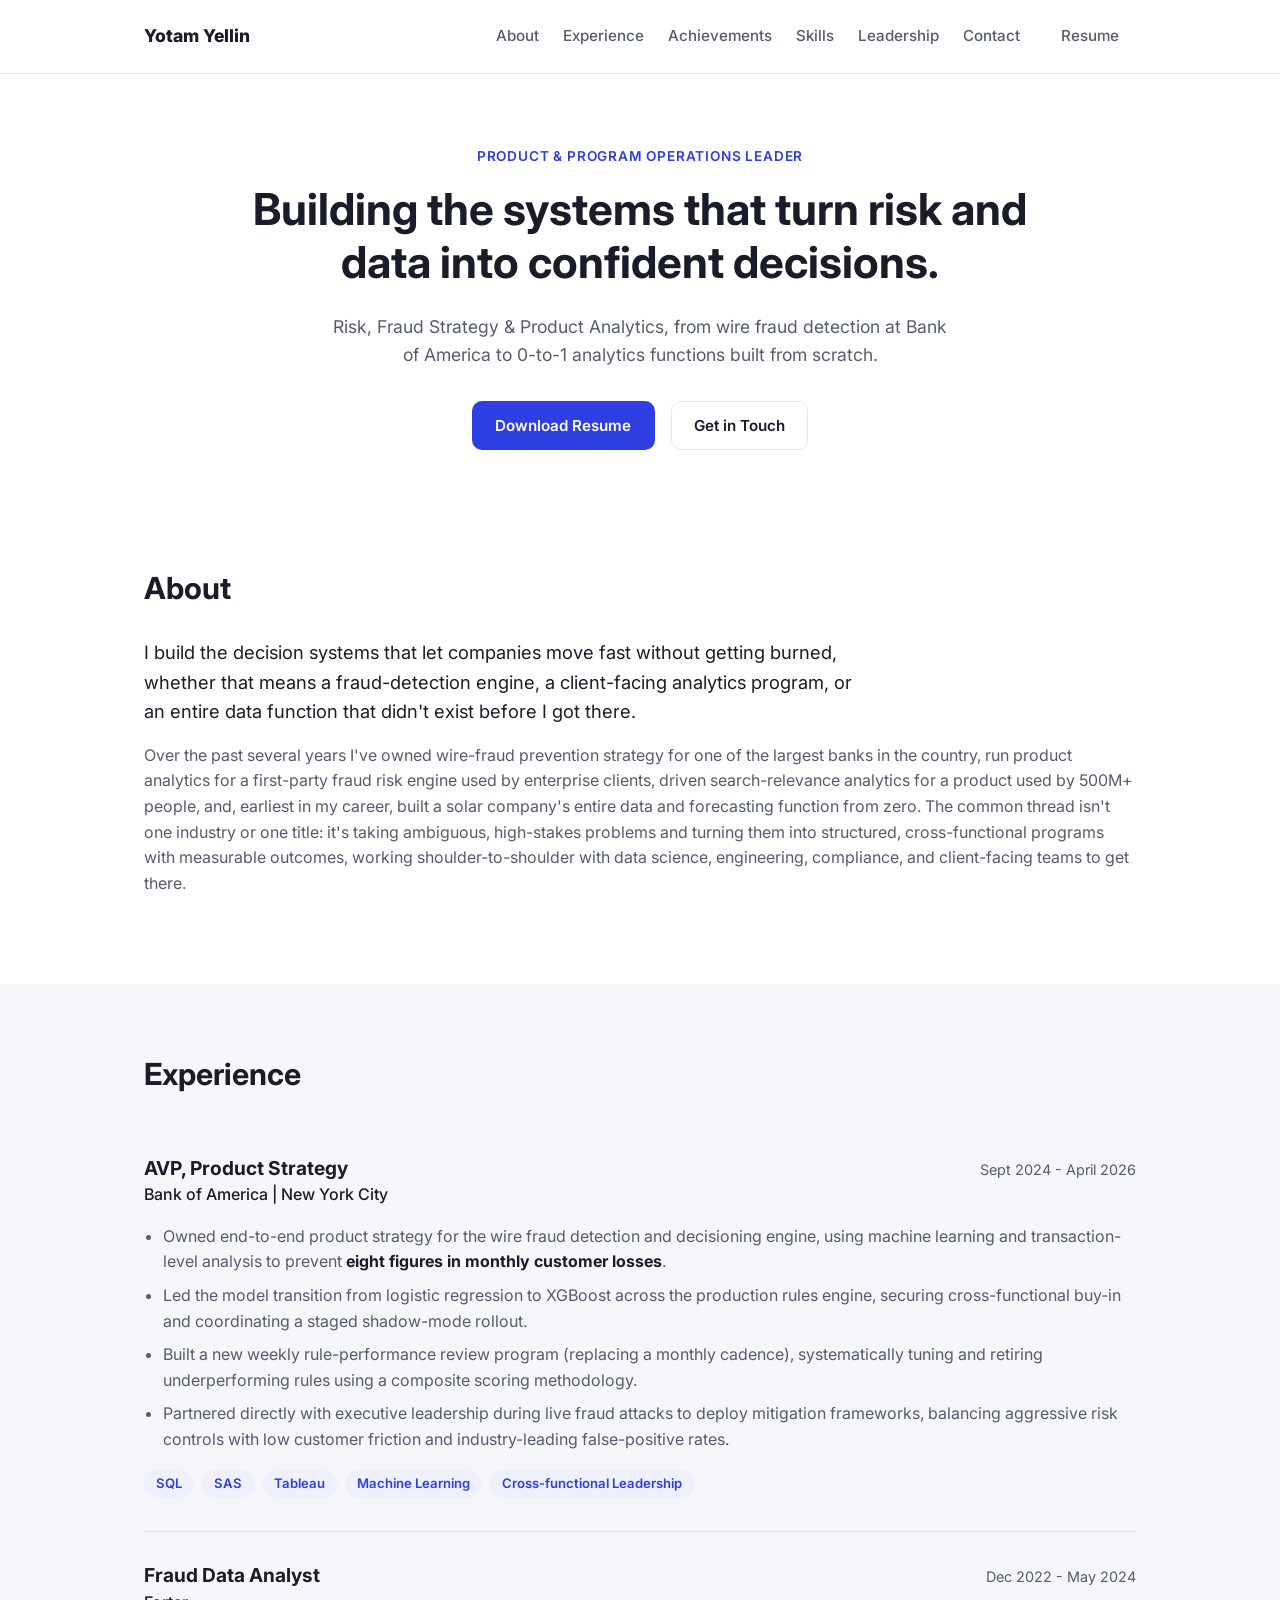
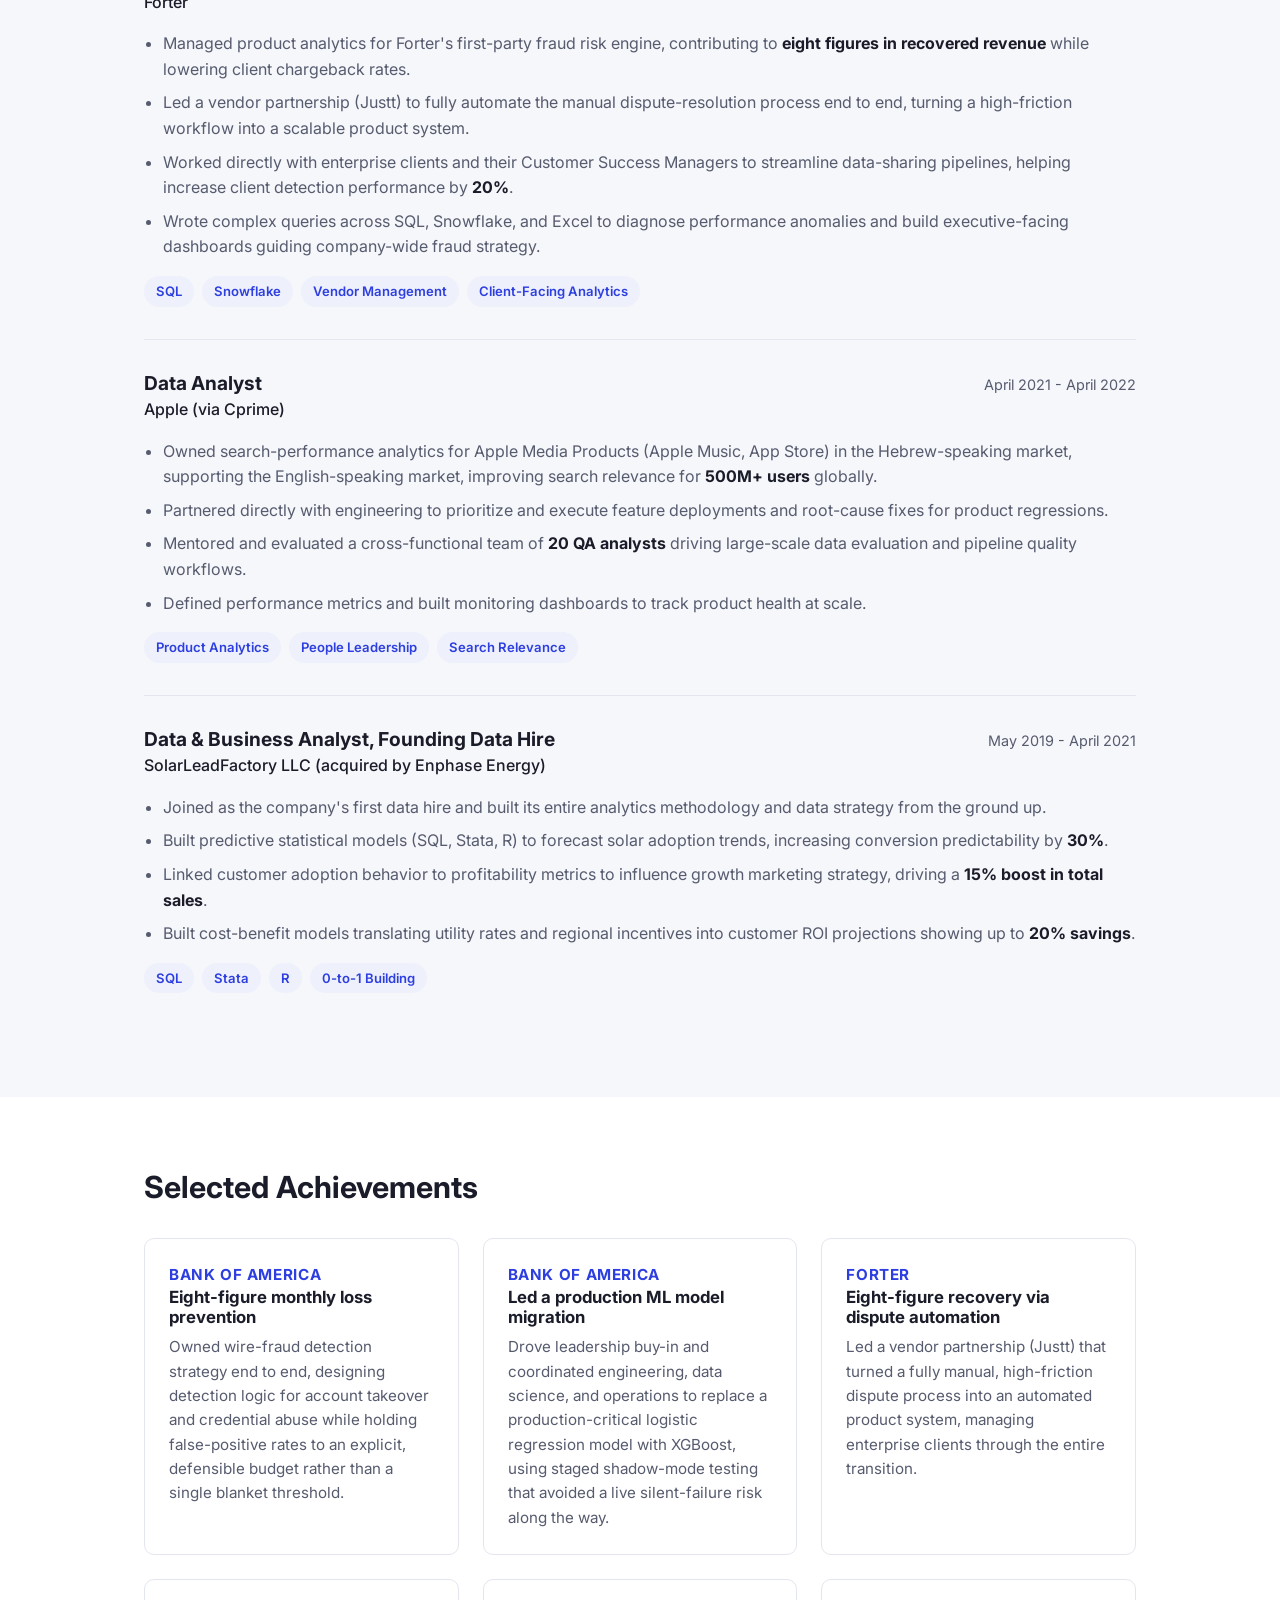
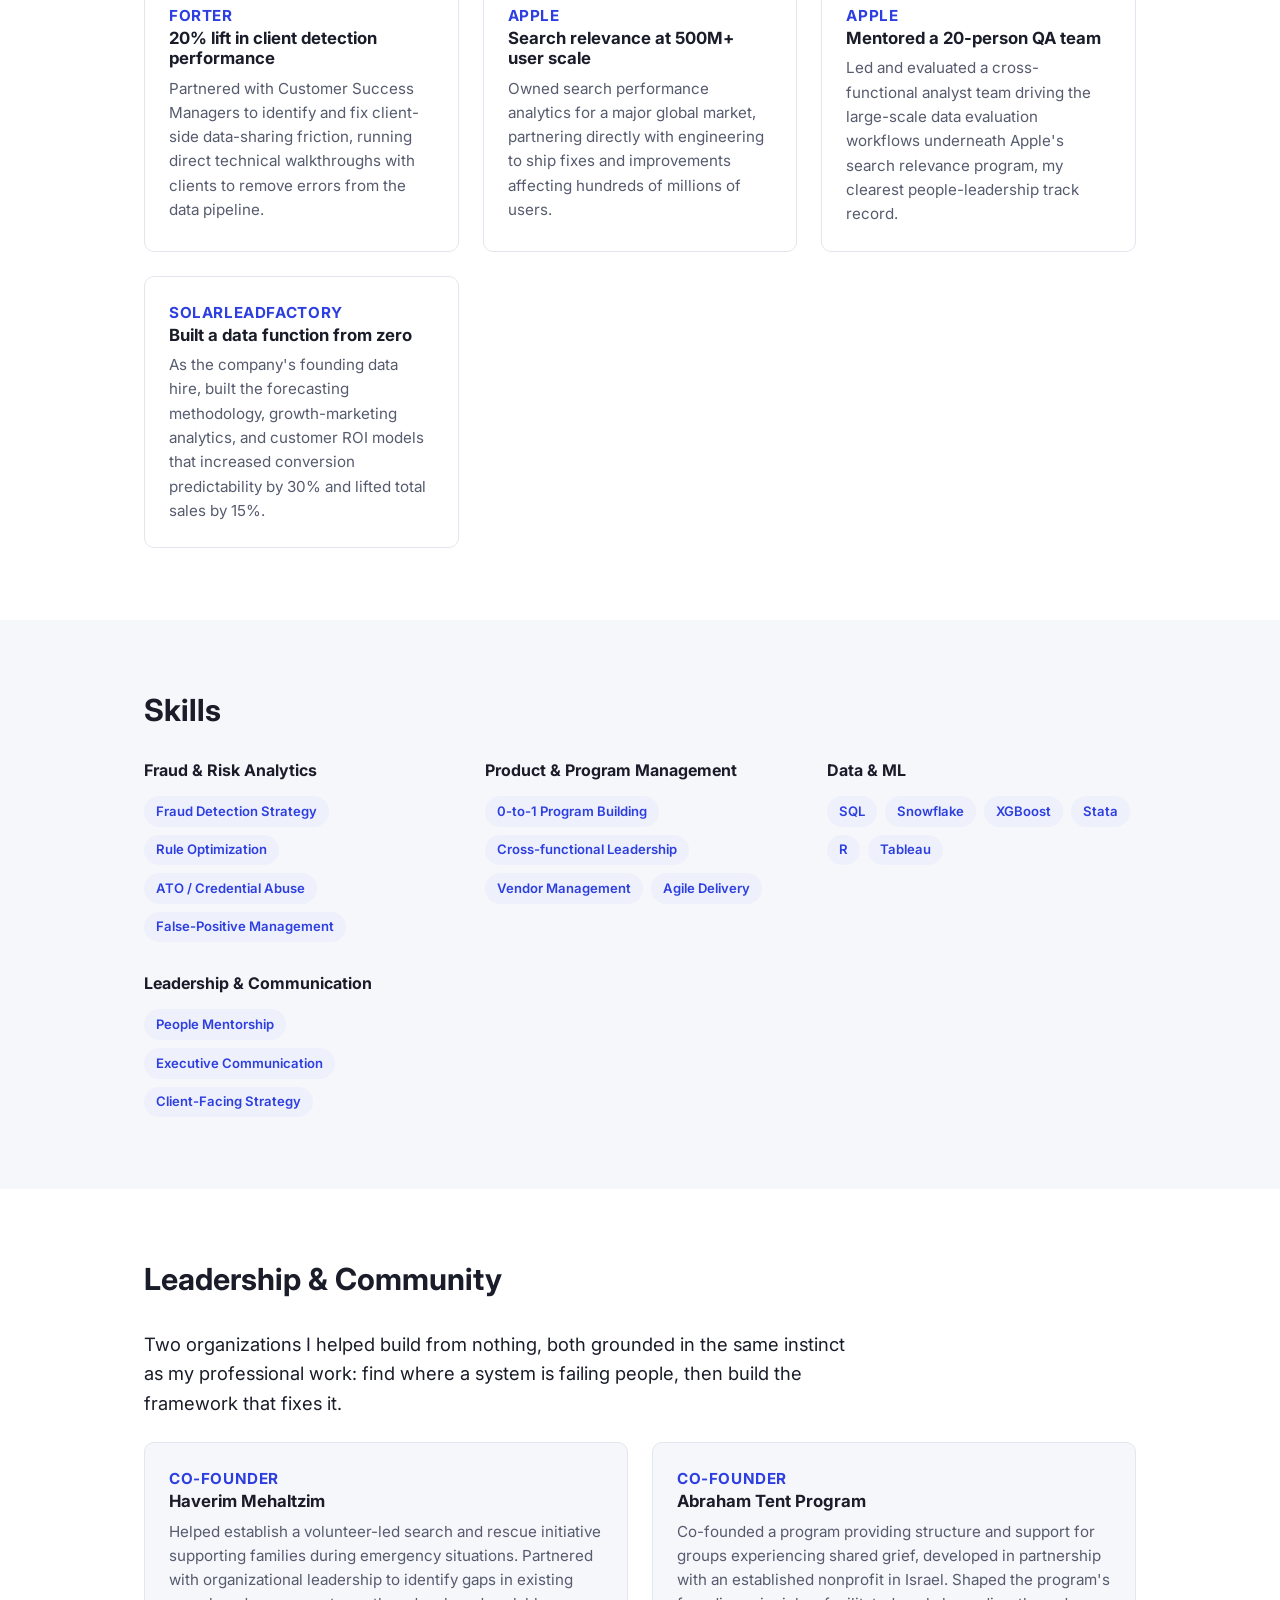
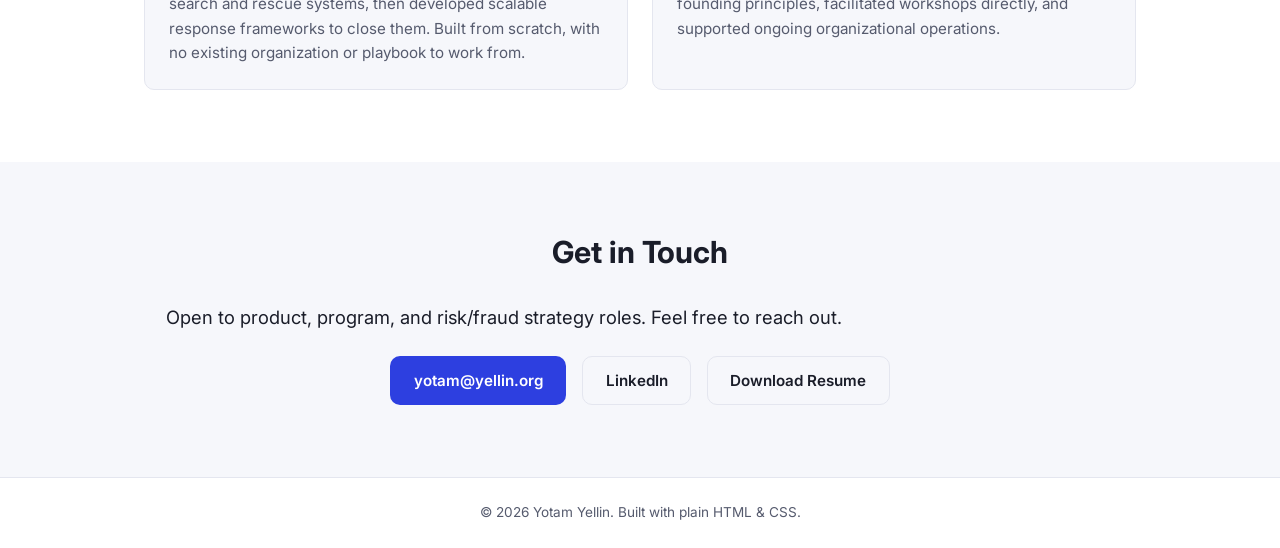
==== index.html @ 32a03825 "Personal portfolio site Static single-page site covering experience, achievements, leadership, skill" ====
<!DOCTYPE html>
<html lang="en">
<head>
<meta charset="UTF-8">
<meta name="viewport" content="width=device-width, initial-scale=1.0">
<title>Yotam Yellin | Product, Program & Risk Strategy</title>
<meta name="description" content="Yotam Yellin, Product & Program Operations Leader with experience across fraud risk, product analytics, and 0-to-1 program building at Bank of America, Forter, Apple, and SolarLeadFactory.">
<link rel="preconnect" href="https://fonts.googleapis.com">
<link rel="preconnect" href="https://fonts.gstatic.com" crossorigin>
<link href="https://fonts.googleapis.com/css2?family=Inter:wght@400;500;600;700;800&display=swap" rel="stylesheet">
<link rel="stylesheet" href="styles.css">
</head>
<body>

<header class="site-header">
  <div class="wrap header-inner">
    <a href="#top" class="logo">Yotam Yellin</a>
    <nav class="site-nav">
      <a href="#about">About</a>
      <a href="#experience">Experience</a>
      <a href="#achievements">Achievements</a>
      <a href="#skills">Skills</a>
      <a href="#leadership">Leadership</a>
      <a href="#contact">Contact</a>
      <a href="assets/resume.pdf" download class="btn btn-nav">Resume</a>
    </nav>
    <button class="nav-toggle" id="navToggle" aria-label="Toggle navigation" aria-expanded="false">
      <span></span><span></span><span></span>
    </button>
  </div>
</header>

<main id="top">

  <section class="hero">
    <div class="wrap">
      <p class="eyebrow">Product &amp; Program Operations Leader</p>
      <h1>Building the systems that turn risk and data into confident decisions.</h1>
      <p class="hero-sub">Risk, Fraud Strategy &amp; Product Analytics, from wire fraud detection at Bank of America to 0-to-1 analytics functions built from scratch.</p>
      <div class="hero-actions">
        <a href="assets/resume.pdf" download class="btn btn-primary">Download Resume</a>
        <a href="#contact" class="btn btn-secondary">Get in Touch</a>
      </div>
    </div>
  </section>

  <section id="about" class="section">
    <div class="wrap">
      <h2 class="section-title">About</h2>
      <p class="lede">
        I build the decision systems that let companies move fast without getting burned, whether that means
        a fraud-detection engine, a client-facing analytics program, or an entire data function that didn't exist before I got there.
      </p>
      <p>
        Over the past several years I've owned wire-fraud prevention strategy for one of the largest banks in the country,
        run product analytics for a first-party fraud risk engine used by enterprise clients, driven search-relevance
        analytics for a product used by 500M+ people, and, earliest in my career, built a solar company's entire data
        and forecasting function from zero. The common thread isn't one industry or one title: it's taking ambiguous,
        high-stakes problems and turning them into structured, cross-functional programs with measurable outcomes,
        working shoulder-to-shoulder with data science, engineering, compliance, and client-facing teams to get there.
      </p>
    </div>
  </section>

  <section id="experience" class="section section-alt">
    <div class="wrap">
      <h2 class="section-title">Experience</h2>

      <div class="exp-card">
        <div class="exp-head">
          <div>
            <h3>AVP, Product Strategy</h3>
            <p class="exp-company">Bank of America | New York City</p>
          </div>
          <p class="exp-dates">Sept 2024 - April 2026</p>
        </div>
        <ul class="exp-bullets">
          <li>Owned end-to-end product strategy for the wire fraud detection and decisioning engine, using machine learning and transaction-level analysis to prevent <strong>eight figures in monthly customer losses</strong>.</li>
          <li>Led the model transition from logistic regression to XGBoost across the production rules engine, securing cross-functional buy-in and coordinating a staged shadow-mode rollout.</li>
          <li>Built a new weekly rule-performance review program (replacing a monthly cadence), systematically tuning and retiring underperforming rules using a composite scoring methodology.</li>
          <li>Partnered directly with executive leadership during live fraud attacks to deploy mitigation frameworks, balancing aggressive risk controls with low customer friction and industry-leading false-positive rates.</li>
        </ul>
        <div class="chips">
          <span class="chip">SQL</span><span class="chip">SAS</span><span class="chip">Tableau</span><span class="chip">Machine Learning</span><span class="chip">Cross-functional Leadership</span>
        </div>
      </div>

      <div class="exp-card">
        <div class="exp-head">
          <div>
            <h3>Fraud Data Analyst</h3>
            <p class="exp-company">Forter</p>
          </div>
          <p class="exp-dates">Dec 2022 - May 2024</p>
        </div>
        <ul class="exp-bullets">
          <li>Managed product analytics for Forter's first-party fraud risk engine, contributing to <strong>eight figures in recovered revenue</strong> while lowering client chargeback rates.</li>
          <li>Led a vendor partnership (Justt) to fully automate the manual dispute-resolution process end to end, turning a high-friction workflow into a scalable product system.</li>
          <li>Worked directly with enterprise clients and their Customer Success Managers to streamline data-sharing pipelines, helping increase client detection performance by <strong>20%</strong>.</li>
          <li>Wrote complex queries across SQL, Snowflake, and Excel to diagnose performance anomalies and build executive-facing dashboards guiding company-wide fraud strategy.</li>
        </ul>
        <div class="chips">
          <span class="chip">SQL</span><span class="chip">Snowflake</span><span class="chip">Vendor Management</span><span class="chip">Client-Facing Analytics</span>
        </div>
      </div>

      <div class="exp-card">
        <div class="exp-head">
          <div>
            <h3>Data Analyst</h3>
            <p class="exp-company">Apple (via Cprime)</p>
          </div>
          <p class="exp-dates">April 2021 - April 2022</p>
        </div>
        <ul class="exp-bullets">
          <li>Owned search-performance analytics for Apple Media Products (Apple Music, App Store) in the Hebrew-speaking market, supporting the English-speaking market, improving search relevance for <strong>500M+ users</strong> globally.</li>
          <li>Partnered directly with engineering to prioritize and execute feature deployments and root-cause fixes for product regressions.</li>
          <li>Mentored and evaluated a cross-functional team of <strong>20 QA analysts</strong> driving large-scale data evaluation and pipeline quality workflows.</li>
          <li>Defined performance metrics and built monitoring dashboards to track product health at scale.</li>
        </ul>
        <div class="chips">
          <span class="chip">Product Analytics</span><span class="chip">People Leadership</span><span class="chip">Search Relevance</span>
        </div>
      </div>

      <div class="exp-card">
        <div class="exp-head">
          <div>
            <h3>Data &amp; Business Analyst, Founding Data Hire</h3>
            <p class="exp-company">SolarLeadFactory LLC (acquired by Enphase Energy)</p>
          </div>
          <p class="exp-dates">May 2019 - April 2021</p>
        </div>
        <ul class="exp-bullets">
          <li>Joined as the company's first data hire and built its entire analytics methodology and data strategy from the ground up.</li>
          <li>Built predictive statistical models (SQL, Stata, R) to forecast solar adoption trends, increasing conversion predictability by <strong>30%</strong>.</li>
          <li>Linked customer adoption behavior to profitability metrics to influence growth marketing strategy, driving a <strong>15% boost in total sales</strong>.</li>
          <li>Built cost-benefit models translating utility rates and regional incentives into customer ROI projections showing up to <strong>20% savings</strong>.</li>
        </ul>
        <div class="chips">
          <span class="chip">SQL</span><span class="chip">Stata</span><span class="chip">R</span><span class="chip">0-to-1 Building</span>
        </div>
      </div>

    </div>
  </section>

  <section id="achievements" class="section">
    <div class="wrap">
      <h2 class="section-title">Selected Achievements</h2>
      <div class="grid achievements-grid">

        <div class="card">
          <p class="card-tag">Bank of America</p>
          <h3>Eight-figure monthly loss prevention</h3>
          <p>Owned wire-fraud detection strategy end to end, designing detection logic for account takeover and credential abuse while holding false-positive rates to an explicit, defensible budget rather than a single blanket threshold.</p>
        </div>

        <div class="card">
          <p class="card-tag">Bank of America</p>
          <h3>Led a production ML model migration</h3>
          <p>Drove leadership buy-in and coordinated engineering, data science, and operations to replace a production-critical logistic regression model with XGBoost, using staged shadow-mode testing that avoided a live silent-failure risk along the way.</p>
        </div>

        <div class="card">
          <p class="card-tag">Forter</p>
          <h3>Eight-figure recovery via dispute automation</h3>
          <p>Led a vendor partnership (Justt) that turned a fully manual, high-friction dispute process into an automated product system, managing enterprise clients through the entire transition.</p>
        </div>

        <div class="card">
          <p class="card-tag">Forter</p>
          <h3>20% lift in client detection performance</h3>
          <p>Partnered with Customer Success Managers to identify and fix client-side data-sharing friction, running direct technical walkthroughs with clients to remove errors from the data pipeline.</p>
        </div>

        <div class="card">
          <p class="card-tag">Apple</p>
          <h3>Search relevance at 500M+ user scale</h3>
          <p>Owned search performance analytics for a major global market, partnering directly with engineering to ship fixes and improvements affecting hundreds of millions of users.</p>
        </div>

        <div class="card">
          <p class="card-tag">Apple</p>
          <h3>Mentored a 20-person QA team</h3>
          <p>Led and evaluated a cross-functional analyst team driving the large-scale data evaluation workflows underneath Apple's search relevance program, my clearest people-leadership track record.</p>
        </div>

        <div class="card">
          <p class="card-tag">SolarLeadFactory</p>
          <h3>Built a data function from zero</h3>
          <p>As the company's founding data hire, built the forecasting methodology, growth-marketing analytics, and customer ROI models that increased conversion predictability by 30% and lifted total sales by 15%.</p>
        </div>

      </div>
    </div>
  </section>

  <section id="skills" class="section section-alt">
    <div class="wrap">
      <h2 class="section-title">Skills</h2>
      <div class="skills-grid">
        <div class="skill-group">
          <h3>Fraud &amp; Risk Analytics</h3>
          <div class="chips">
            <span class="chip">Fraud Detection Strategy</span><span class="chip">Rule Optimization</span><span class="chip">ATO / Credential Abuse</span><span class="chip">False-Positive Management</span>
          </div>
        </div>
        <div class="skill-group">
          <h3>Product &amp; Program Management</h3>
          <div class="chips">
            <span class="chip">0-to-1 Program Building</span><span class="chip">Cross-functional Leadership</span><span class="chip">Vendor Management</span><span class="chip">Agile Delivery</span>
          </div>
        </div>
        <div class="skill-group">
          <h3>Data &amp; ML</h3>
          <div class="chips">
            <span class="chip">SQL</span><span class="chip">Snowflake</span><span class="chip">XGBoost</span><span class="chip">Stata</span><span class="chip">R</span><span class="chip">Tableau</span>
          </div>
        </div>
        <div class="skill-group">
          <h3>Leadership &amp; Communication</h3>
          <div class="chips">
            <span class="chip">People Mentorship</span><span class="chip">Executive Communication</span><span class="chip">Client-Facing Strategy</span>
          </div>
        </div>
      </div>
    </div>
  </section>

  <section id="leadership" class="section">
    <div class="wrap">
      <h2 class="section-title">Leadership &amp; Community</h2>
      <p class="lede">Two organizations I helped build from nothing, both grounded in the same instinct as my professional work: find where a system is failing people, then build the framework that fixes it.</p>
      <div class="grid leadership-grid">

        <div class="card">
          <p class="card-tag">Co-founder</p>
          <h3>Haverim Mehaltzim</h3>
          <p>Helped establish a volunteer-led search and rescue initiative supporting families during emergency situations. Partnered with organizational leadership to identify gaps in existing search and rescue systems, then developed scalable response frameworks to close them. Built from scratch, with no existing organization or playbook to work from.</p>
        </div>

        <div class="card">
          <p class="card-tag">Co-founder</p>
          <h3>Abraham Tent Program</h3>
          <p>Co-founded a program providing structure and support for groups experiencing shared grief, developed in partnership with an established nonprofit in Israel. Shaped the program's founding principles, facilitated workshops directly, and supported ongoing organizational operations.</p>
        </div>

      </div>
    </div>
  </section>

  <section id="contact" class="section section-alt contact-section">
    <div class="wrap">
      <h2 class="section-title">Get in Touch</h2>
      <p class="lede">Open to product, program, and risk/fraud strategy roles. Feel free to reach out.</p>
      <div class="contact-links">
        <a href="mailto:yotam@yellin.org" class="btn btn-primary">yotam@yellin.org</a>
        <a href="https://www.linkedin.com/in/yotam-yellin/" target="_blank" rel="noopener" class="btn btn-secondary">LinkedIn</a>
        <a href="assets/resume.pdf" download class="btn btn-secondary">Download Resume</a>
      </div>
    </div>
  </section>

</main>

<footer class="site-footer">
  <div class="wrap">
    <p>&copy; 2026 Yotam Yellin. Built with plain HTML &amp; CSS.</p>
  </div>
</footer>

<script src="script.js"></script>
</body>
</html>
---- styles.css ----
:root {
  --color-bg: #ffffff;
  --color-bg-alt: #f6f7fb;
  --color-text: #1a1d29;
  --color-text-muted: #565b6e;
  --color-border: #e4e6ef;
  --color-primary: #2d3fe0;
  --color-primary-dark: #1f2ba8;
  --color-chip-bg: #eef0fb;
  --color-chip-text: #2d3fe0;
  --font-sans: 'Inter', system-ui, -apple-system, 'Segoe UI', sans-serif;
  --space-1: 0.5rem;
  --space-2: 1rem;
  --space-3: 1.5rem;
  --space-4: 2rem;
  --space-5: 3rem;
  --space-6: 4.5rem;
  --radius: 10px;
  --max-width: 1040px;
}

@media (prefers-color-scheme: dark) {
  :root:not([data-theme="light"]) {
    --color-bg: #12141c;
    --color-bg-alt: #191c27;
    --color-text: #eef0f7;
    --color-text-muted: #a7acc2;
    --color-border: #2a2e3d;
    --color-primary: #7c8bff;
    --color-primary-dark: #a4affe;
    --color-chip-bg: #232742;
    --color-chip-text: #b6bfff;
  }
}

:root[data-theme="dark"] {
  --color-bg: #12141c;
  --color-bg-alt: #191c27;
  --color-text: #eef0f7;
  --color-text-muted: #a7acc2;
  --color-border: #2a2e3d;
  --color-primary: #7c8bff;
  --color-primary-dark: #a4affe;
  --color-chip-bg: #232742;
  --color-chip-text: #b6bfff;
}

* { box-sizing: border-box; }

html { scroll-behavior: smooth; }

body {
  margin: 0;
  background: var(--color-bg);
  color: var(--color-text);
  font-family: var(--font-sans);
  line-height: 1.6;
  -webkit-font-smoothing: antialiased;
}

img { max-width: 100%; }

.wrap {
  max-width: var(--max-width);
  margin: 0 auto;
  padding: 0 var(--space-3);
}

h1, h2, h3 { line-height: 1.2; font-weight: 700; margin: 0 0 var(--space-2); }
p { margin: 0 0 var(--space-2); color: var(--color-text-muted); }

a { color: var(--color-primary); text-decoration: none; }
a:hover { text-decoration: underline; }

/* Header */
.site-header {
  position: sticky;
  top: 0;
  z-index: 50;
  background: color-mix(in srgb, var(--color-bg) 88%, transparent);
  backdrop-filter: blur(8px);
  border-bottom: 1px solid var(--color-border);
}

.header-inner {
  display: flex;
  align-items: center;
  justify-content: space-between;
  padding-top: var(--space-2);
  padding-bottom: var(--space-2);
}

.logo {
  font-weight: 800;
  font-size: 1.1rem;
  color: var(--color-text);
}
.logo:hover { text-decoration: none; }

.site-nav {
  display: flex;
  align-items: center;
  gap: var(--space-3);
}

.site-nav a {
  color: var(--color-text-muted);
  font-weight: 500;
  font-size: 0.95rem;
}

.site-nav a:hover { color: var(--color-text); text-decoration: none; }

.nav-toggle {
  display: none;
  flex-direction: column;
  gap: 4px;
  background: none;
  border: none;
  cursor: pointer;
  padding: var(--space-1);
}
.nav-toggle span {
  width: 22px;
  height: 2px;
  background: var(--color-text);
  display: block;
}

/* Hero */
.hero {
  padding: var(--space-6) 0 var(--space-5);
  text-align: center;
}

.eyebrow {
  color: var(--color-primary);
  font-weight: 600;
  text-transform: uppercase;
  letter-spacing: 0.06em;
  font-size: 0.85rem;
}

.hero h1 {
  font-size: clamp(1.8rem, 4vw, 2.75rem);
  max-width: 780px;
  margin: var(--space-2) auto var(--space-3);
}

.hero-sub {
  max-width: 620px;
  margin: 0 auto var(--space-4);
  font-size: 1.1rem;
}

.hero-actions {
  display: flex;
  gap: var(--space-2);
  justify-content: center;
  flex-wrap: wrap;
}

/* Buttons */
.btn {
  display: inline-block;
  padding: 0.7rem 1.4rem;
  border-radius: var(--radius);
  font-weight: 600;
  font-size: 0.95rem;
  border: 1px solid transparent;
}
.btn:hover { text-decoration: none; }

.btn-primary {
  background: var(--color-primary);
  color: #fff;
}
.btn-primary:hover { background: var(--color-primary-dark); }

.btn-secondary {
  background: transparent;
  color: var(--color-text);
  border-color: var(--color-border);
}
.btn-secondary:hover { border-color: var(--color-primary); color: var(--color-primary); }

.btn-nav {
  padding: 0.45rem 1rem;
  font-size: 0.9rem;
}

/* Sections */
.section {
  padding: var(--space-6) 0;
}

.section-alt {
  background: var(--color-bg-alt);
}

.section-title {
  font-size: clamp(1.4rem, 3vw, 1.9rem);
  margin-bottom: var(--space-4);
}

.lede {
  font-size: 1.15rem;
  color: var(--color-text);
  max-width: 720px;
}

/* Experience cards */
.exp-card {
  padding: var(--space-4) 0;
  border-bottom: 1px solid var(--color-border);
}
.exp-card:last-child { border-bottom: none; }

.exp-head {
  display: flex;
  justify-content: space-between;
  align-items: baseline;
  flex-wrap: wrap;
  gap: var(--space-1);
  margin-bottom: var(--space-2);
}

.exp-head h3 { margin-bottom: 0.15rem; font-size: 1.2rem; }
.exp-company { margin: 0; font-weight: 500; color: var(--color-text); }
.exp-dates { margin: 0; color: var(--color-text-muted); font-size: 0.9rem; white-space: nowrap; }

.exp-bullets {
  margin: 0 0 var(--space-2);
  padding-left: 1.2rem;
}
.exp-bullets li { margin-bottom: 0.5rem; color: var(--color-text-muted); }
.exp-bullets strong { color: var(--color-text); }

/* Chips */
.chips {
  display: flex;
  flex-wrap: wrap;
  gap: 0.5rem;
}

.chip {
  background: var(--color-chip-bg);
  color: var(--color-chip-text);
  padding: 0.3rem 0.75rem;
  border-radius: 999px;
  font-size: 0.82rem;
  font-weight: 600;
}

/* Achievements grid */
.grid {
  display: grid;
  gap: var(--space-3);
}

.achievements-grid {
  grid-template-columns: repeat(auto-fit, minmax(260px, 1fr));
}

.leadership-grid {
  grid-template-columns: repeat(auto-fit, minmax(320px, 1fr));
  margin-top: var(--space-3);
}

.leadership-grid .card { background: var(--color-bg-alt); }

.card {
  background: var(--color-bg);
  border: 1px solid var(--color-border);
  border-radius: var(--radius);
  padding: var(--space-3);
}

.section-alt .card { background: var(--color-bg); }

.card-tag {
  color: var(--color-primary);
  font-weight: 700;
  font-size: 0.8rem;
  text-transform: uppercase;
  letter-spacing: 0.04em;
  margin-bottom: 0.4rem;
}

.card h3 { font-size: 1.05rem; margin-bottom: 0.5rem; }
.card p { margin-bottom: 0; font-size: 0.95rem; }

/* Skills */
.skills-grid {
  display: grid;
  grid-template-columns: repeat(auto-fit, minmax(240px, 1fr));
  gap: var(--space-4);
}

.skill-group h3 {
  font-size: 1rem;
  margin-bottom: var(--space-2);
}

/* Contact */
.contact-section { text-align: center; }
.contact-links {
  display: flex;
  gap: var(--space-2);
  justify-content: center;
  flex-wrap: wrap;
  margin-top: var(--space-3);
}

/* Footer */
.site-footer {
  border-top: 1px solid var(--color-border);
  padding: var(--space-3) 0;
  text-align: center;
}
.site-footer p { margin: 0; font-size: 0.85rem; }

/* Responsive nav */
@media (max-width: 720px) {
  .nav-toggle { display: flex; }
  .site-nav {
    position: absolute;
    top: 100%;
    left: 0;
    right: 0;
    background: var(--color-bg);
    border-bottom: 1px solid var(--color-border);
    flex-direction: column;
    align-items: flex-start;
    padding: var(--space-2) var(--space-3);
    gap: var(--space-2);
    display: none;
  }
  .site-nav.open { display: flex; }

  .exp-head { flex-direction: column; }
}
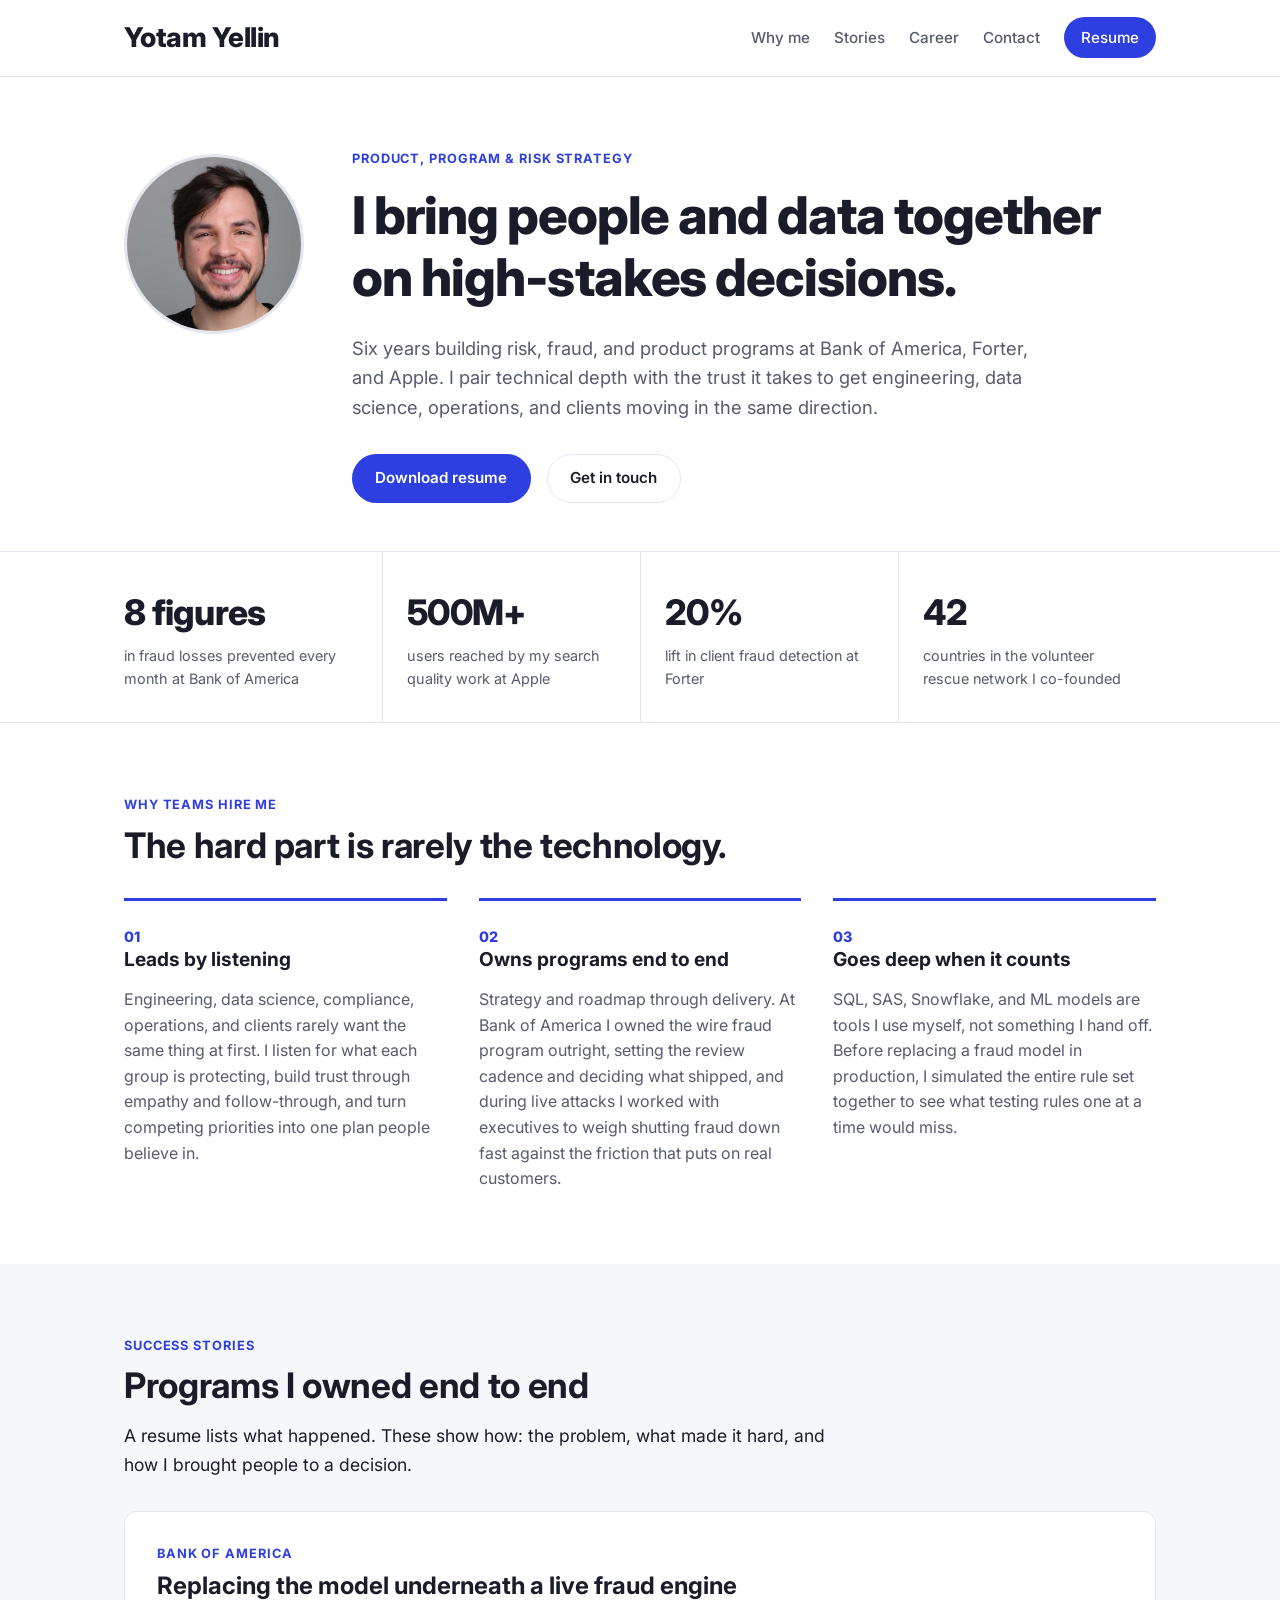
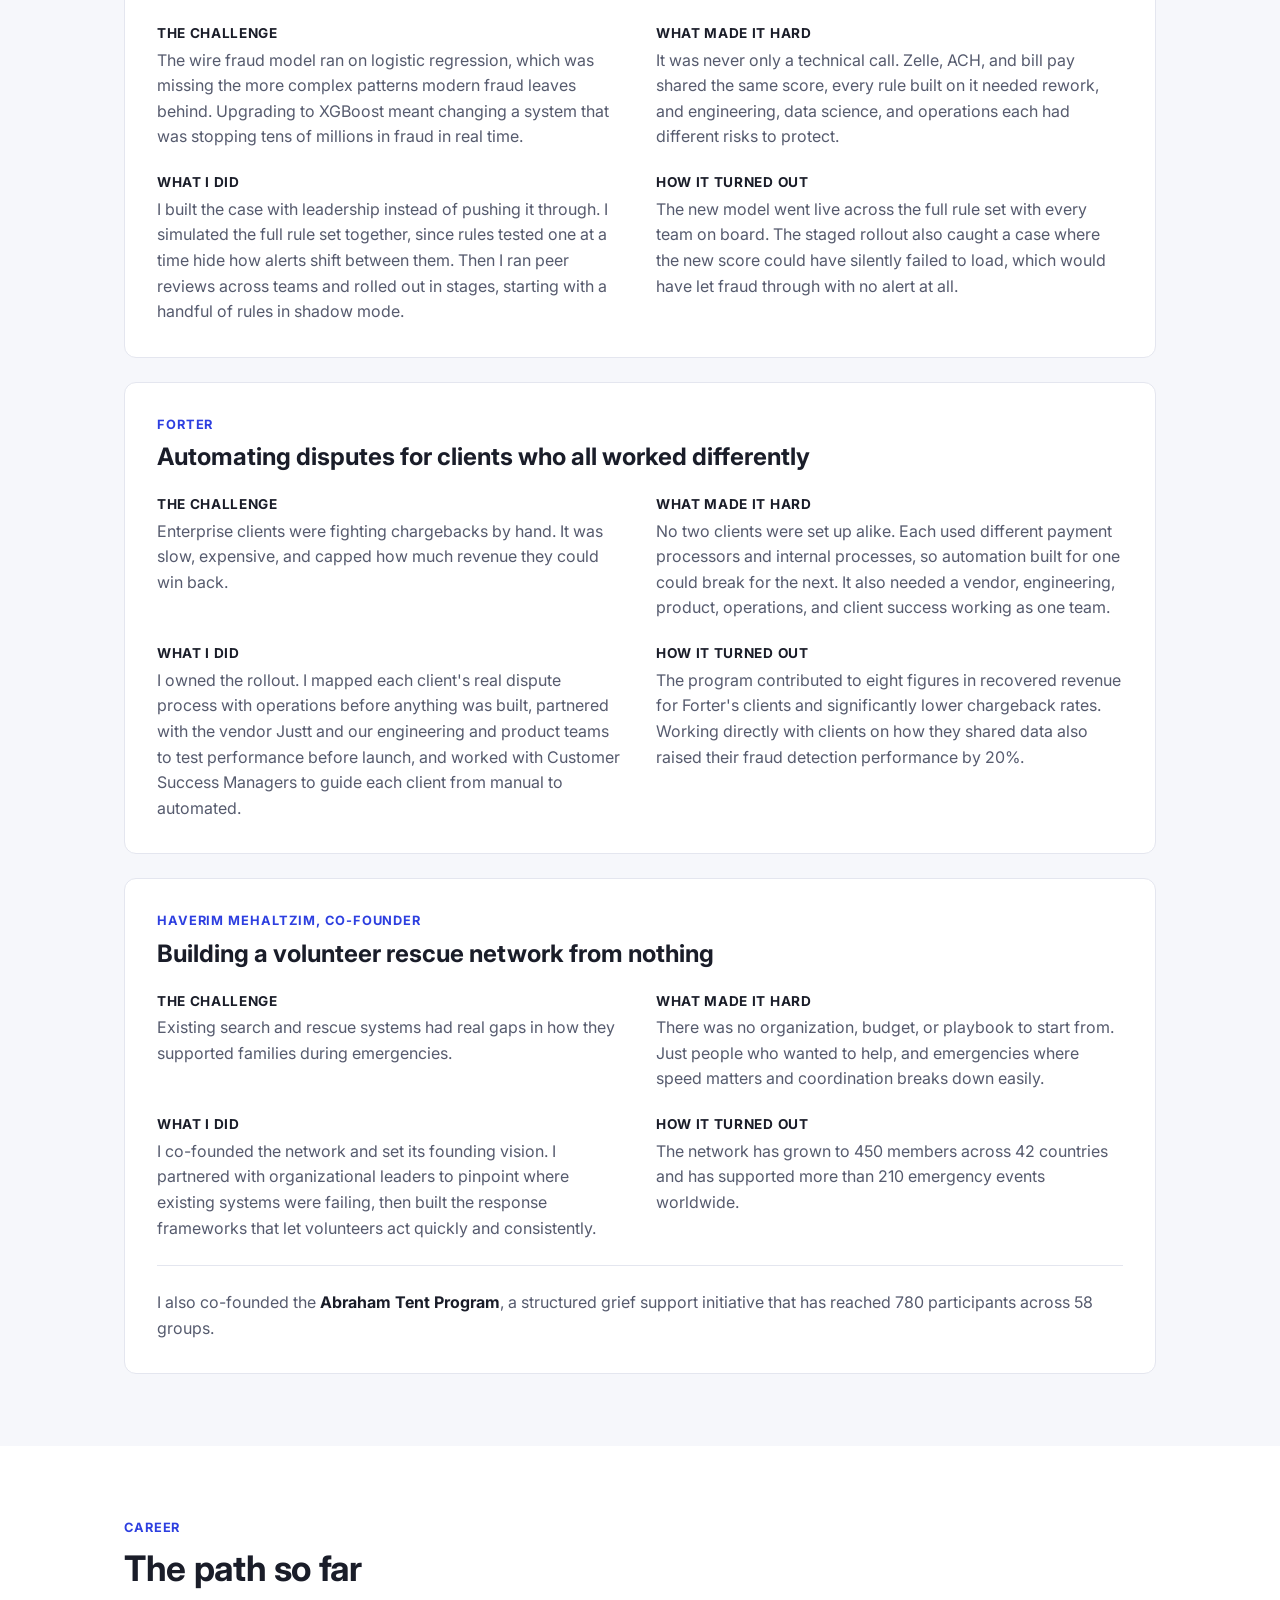
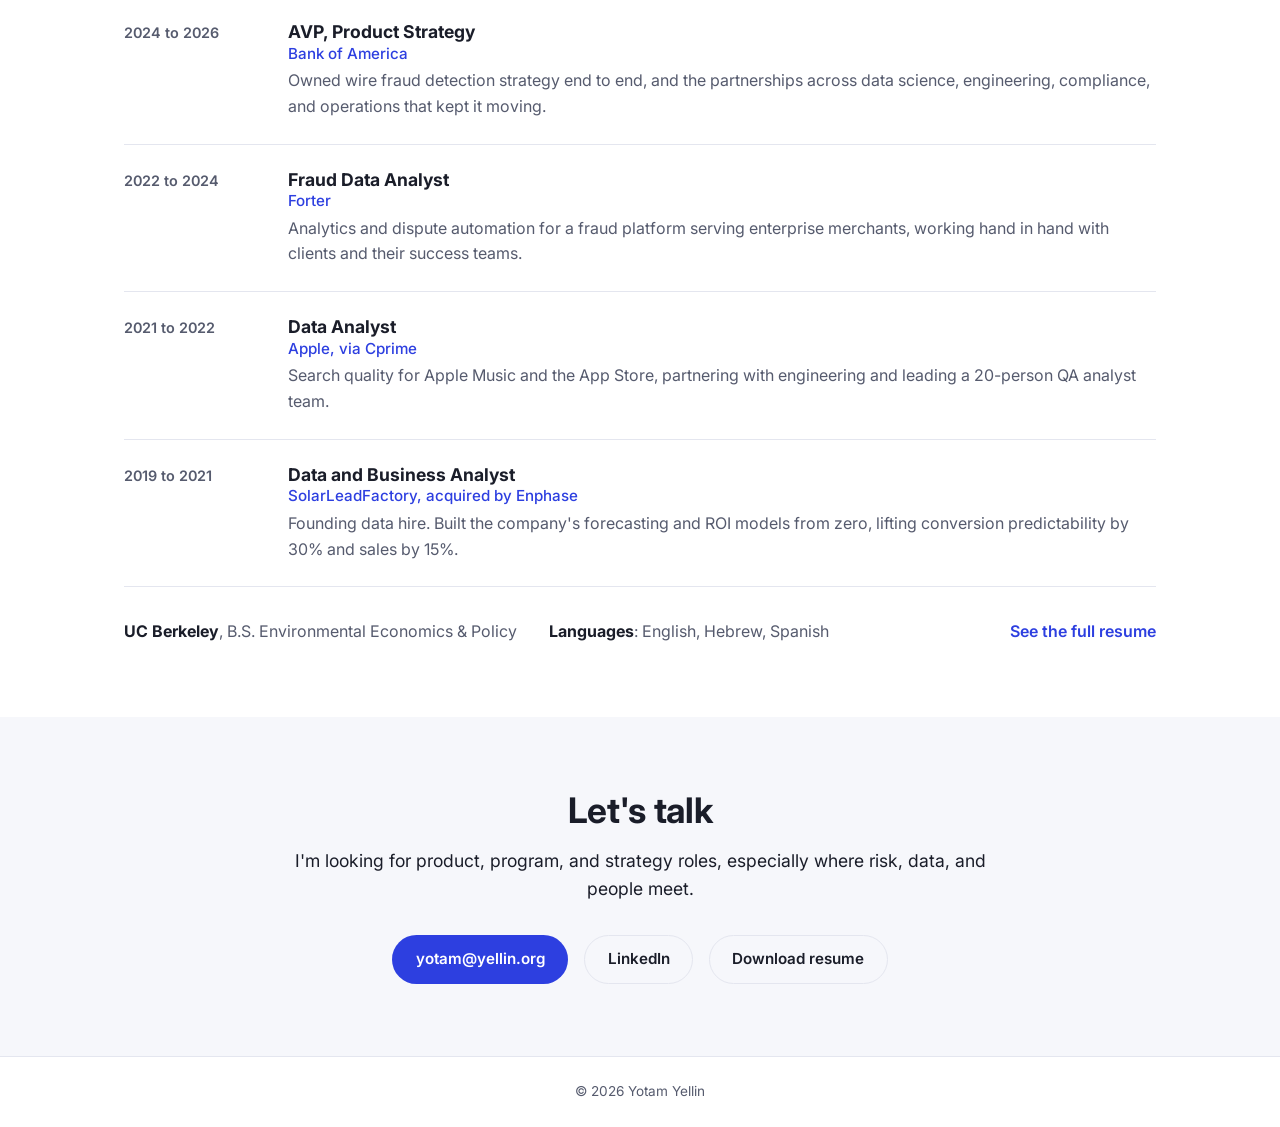
==== commit 865db97d: "Redesign the site around stories, leadership and program ownership Rebuilds the page as a hero with " ====
--- a/index.html
+++ b/index.html
@@ -4,7 +4,9 @@
 <meta charset="UTF-8">
 <meta name="viewport" content="width=device-width, initial-scale=1.0">
 <title>Yotam Yellin | Product, Program & Risk Strategy</title>
-<meta name="description" content="Yotam Yellin, Product & Program Operations Leader with experience across fraud risk, product analytics, and 0-to-1 program building at Bank of America, Forter, Apple, and SolarLeadFactory.">
+<meta name="description" content="Yotam Yellin brings together the people, data, and teams that high-stakes decisions depend on. Product, program, and risk strategy experience at Bank of America, Forter, and Apple.">
+<link rel="icon" type="image/svg+xml" href="assets/favicon.svg">
+<link rel="apple-touch-icon" href="assets/apple-touch-icon.png">
 <link rel="preconnect" href="https://fonts.googleapis.com">
 <link rel="preconnect" href="https://fonts.gstatic.com" crossorigin>
 <link href="https://fonts.googleapis.com/css2?family=Inter:wght@400;500;600;700;800&display=swap" rel="stylesheet">
@@ -16,11 +18,9 @@
   <div class="wrap header-inner">
     <a href="#top" class="logo">Yotam Yellin</a>
     <nav class="site-nav">
-      <a href="#about">About</a>
-      <a href="#experience">Experience</a>
-      <a href="#achievements">Achievements</a>
-      <a href="#skills">Skills</a>
-      <a href="#leadership">Leadership</a>
+      <a href="#why">Why me</a>
+      <a href="#stories">Stories</a>
+      <a href="#path">Career</a>
       <a href="#contact">Contact</a>
       <a href="assets/resume.pdf" download class="btn btn-nav">Resume</a>
     </nav>
@@ -33,231 +33,199 @@
 <main id="top">
 
   <section class="hero">
-    <div class="wrap">
-      <p class="eyebrow">Product &amp; Program Operations Leader</p>
-      <h1>Building the systems that turn risk and data into confident decisions.</h1>
-      <p class="hero-sub">Risk, Fraud Strategy &amp; Product Analytics, from wire fraud detection at Bank of America to 0-to-1 analytics functions built from scratch.</p>
+    <div class="wrap hero-inner">
+      <img class="hero-photo" src="assets/yotam.jpg" alt="Yotam Yellin" width="180" height="180">
+      <div class="hero-copy">
+      <p class="eyebrow">Product, Program &amp; Risk Strategy</p>
+      <h1>I bring people and data together on high-stakes decisions.</h1>
+      <p class="hero-sub">Six years building risk, fraud, and product programs at Bank of America, Forter, and Apple. I pair technical depth with the trust it takes to get engineering, data science, operations, and clients moving in the same direction.</p>
       <div class="hero-actions">
-        <a href="assets/resume.pdf" download class="btn btn-primary">Download Resume</a>
-        <a href="#contact" class="btn btn-secondary">Get in Touch</a>
-      </div>
-    </div>
-  </section>
-
-  <section id="about" class="section">
-    <div class="wrap">
-      <h2 class="section-title">About</h2>
-      <p class="lede">
-        I build the decision systems that let companies move fast without getting burned, whether that means
-        a fraud-detection engine, a client-facing analytics program, or an entire data function that didn't exist before I got there.
-      </p>
-      <p>
-        Over the past several years I've owned wire-fraud prevention strategy for one of the largest banks in the country,
-        run product analytics for a first-party fraud risk engine used by enterprise clients, driven search-relevance
-        analytics for a product used by 500M+ people, and, earliest in my career, built a solar company's entire data
-        and forecasting function from zero. The common thread isn't one industry or one title: it's taking ambiguous,
-        high-stakes problems and turning them into structured, cross-functional programs with measurable outcomes,
-        working shoulder-to-shoulder with data science, engineering, compliance, and client-facing teams to get there.
-      </p>
-    </div>
-  </section>
-
-  <section id="experience" class="section section-alt">
-    <div class="wrap">
-      <h2 class="section-title">Experience</h2>
-
-      <div class="exp-card">
-        <div class="exp-head">
-          <div>
-            <h3>AVP, Product Strategy</h3>
-            <p class="exp-company">Bank of America | New York City</p>
-          </div>
-          <p class="exp-dates">Sept 2024 - April 2026</p>
-        </div>
-        <ul class="exp-bullets">
-          <li>Owned end-to-end product strategy for the wire fraud detection and decisioning engine, using machine learning and transaction-level analysis to prevent <strong>eight figures in monthly customer losses</strong>.</li>
-          <li>Led the model transition from logistic regression to XGBoost across the production rules engine, securing cross-functional buy-in and coordinating a staged shadow-mode rollout.</li>
-          <li>Built a new weekly rule-performance review program (replacing a monthly cadence), systematically tuning and retiring underperforming rules using a composite scoring methodology.</li>
-          <li>Partnered directly with executive leadership during live fraud attacks to deploy mitigation frameworks, balancing aggressive risk controls with low customer friction and industry-leading false-positive rates.</li>
-        </ul>
-        <div class="chips">
-          <span class="chip">SQL</span><span class="chip">SAS</span><span class="chip">Tableau</span><span class="chip">Machine Learning</span><span class="chip">Cross-functional Leadership</span>
-        </div>
-      </div>
-
-      <div class="exp-card">
-        <div class="exp-head">
-          <div>
-            <h3>Fraud Data Analyst</h3>
-            <p class="exp-company">Forter</p>
-          </div>
-          <p class="exp-dates">Dec 2022 - May 2024</p>
-        </div>
-        <ul class="exp-bullets">
-          <li>Managed product analytics for Forter's first-party fraud risk engine, contributing to <strong>eight figures in recovered revenue</strong> while lowering client chargeback rates.</li>
-          <li>Led a vendor partnership (Justt) to fully automate the manual dispute-resolution process end to end, turning a high-friction workflow into a scalable product system.</li>
-          <li>Worked directly with enterprise clients and their Customer Success Managers to streamline data-sharing pipelines, helping increase client detection performance by <strong>20%</strong>.</li>
-          <li>Wrote complex queries across SQL, Snowflake, and Excel to diagnose performance anomalies and build executive-facing dashboards guiding company-wide fraud strategy.</li>
-        </ul>
-        <div class="chips">
-          <span class="chip">SQL</span><span class="chip">Snowflake</span><span class="chip">Vendor Management</span><span class="chip">Client-Facing Analytics</span>
-        </div>
-      </div>
-
-      <div class="exp-card">
-        <div class="exp-head">
-          <div>
-            <h3>Data Analyst</h3>
-            <p class="exp-company">Apple (via Cprime)</p>
-          </div>
-          <p class="exp-dates">April 2021 - April 2022</p>
-        </div>
-        <ul class="exp-bullets">
-          <li>Owned search-performance analytics for Apple Media Products (Apple Music, App Store) in the Hebrew-speaking market, supporting the English-speaking market, improving search relevance for <strong>500M+ users</strong> globally.</li>
-          <li>Partnered directly with engineering to prioritize and execute feature deployments and root-cause fixes for product regressions.</li>
-          <li>Mentored and evaluated a cross-functional team of <strong>20 QA analysts</strong> driving large-scale data evaluation and pipeline quality workflows.</li>
-          <li>Defined performance metrics and built monitoring dashboards to track product health at scale.</li>
-        </ul>
-        <div class="chips">
-          <span class="chip">Product Analytics</span><span class="chip">People Leadership</span><span class="chip">Search Relevance</span>
-        </div>
-      </div>
-
-      <div class="exp-card">
-        <div class="exp-head">
-          <div>
-            <h3>Data &amp; Business Analyst, Founding Data Hire</h3>
-            <p class="exp-company">SolarLeadFactory LLC (acquired by Enphase Energy)</p>
-          </div>
-          <p class="exp-dates">May 2019 - April 2021</p>
-        </div>
-        <ul class="exp-bullets">
-          <li>Joined as the company's first data hire and built its entire analytics methodology and data strategy from the ground up.</li>
-          <li>Built predictive statistical models (SQL, Stata, R) to forecast solar adoption trends, increasing conversion predictability by <strong>30%</strong>.</li>
-          <li>Linked customer adoption behavior to profitability metrics to influence growth marketing strategy, driving a <strong>15% boost in total sales</strong>.</li>
-          <li>Built cost-benefit models translating utility rates and regional incentives into customer ROI projections showing up to <strong>20% savings</strong>.</li>
-        </ul>
-        <div class="chips">
-          <span class="chip">SQL</span><span class="chip">Stata</span><span class="chip">R</span><span class="chip">0-to-1 Building</span>
-        </div>
-      </div>
-
-    </div>
-  </section>
-
-  <section id="achievements" class="section">
-    <div class="wrap">
-      <h2 class="section-title">Selected Achievements</h2>
-      <div class="grid achievements-grid">
-
-        <div class="card">
+        <a href="assets/resume.pdf" download class="btn btn-primary">Download resume</a>
+        <a href="#contact" class="btn btn-secondary">Get in touch</a>
+      </div>
+      </div>
+    </div>
+  </section>
+
+  <section class="stats" aria-label="Highlights">
+    <div class="wrap stats-grid">
+      <div class="stat">
+        <p class="stat-num">8 figures</p>
+        <p class="stat-label">in fraud losses prevented every month at Bank of America</p>
+      </div>
+      <div class="stat">
+        <p class="stat-num">500M+</p>
+        <p class="stat-label">users reached by my search quality work at Apple</p>
+      </div>
+      <div class="stat">
+        <p class="stat-num">20%</p>
+        <p class="stat-label">lift in client fraud detection at Forter</p>
+      </div>
+      <div class="stat">
+        <p class="stat-num">42</p>
+        <p class="stat-label">countries in the volunteer rescue network I co-founded</p>
+      </div>
+    </div>
+  </section>
+
+  <section id="why" class="section">
+    <div class="wrap">
+      <p class="section-kicker">Why teams hire me</p>
+      <h2 class="section-title">The hard part is rarely the technology.</h2>
+      <div class="pillars">
+        <article class="pillar">
+          <p class="pillar-num">01</p>
+          <h3>Leads by listening</h3>
+          <p>Engineering, data science, compliance, operations, and clients rarely want the same thing at first. I listen for what each group is protecting, build trust through empathy and follow-through, and turn competing priorities into one plan people believe in.</p>
+        </article>
+        <article class="pillar">
+          <p class="pillar-num">02</p>
+          <h3>Owns programs end to end</h3>
+          <p>Strategy and roadmap through delivery. At Bank of America I owned the wire fraud program outright, setting the review cadence and deciding what shipped, and during live attacks I worked with executives to weigh shutting fraud down fast against the friction that puts on real customers.</p>
+        </article>
+        <article class="pillar">
+          <p class="pillar-num">03</p>
+          <h3>Goes deep when it counts</h3>
+          <p>SQL, SAS, Snowflake, and ML models are tools I use myself, not something I hand off. Before replacing a fraud model in production, I simulated the entire rule set together to see what testing rules one at a time would miss.</p>
+        </article>
+      </div>
+    </div>
+  </section>
+
+  <section id="stories" class="section section-alt">
+    <div class="wrap">
+      <p class="section-kicker">Success stories</p>
+      <h2 class="section-title">Programs I owned end to end</h2>
+      <p class="lede">A resume lists what happened. These show how: the problem, what made it hard, and how I brought people to a decision.</p>
+
+      <article class="story">
+        <div class="story-head">
           <p class="card-tag">Bank of America</p>
-          <h3>Eight-figure monthly loss prevention</h3>
-          <p>Owned wire-fraud detection strategy end to end, designing detection logic for account takeover and credential abuse while holding false-positive rates to an explicit, defensible budget rather than a single blanket threshold.</p>
-        </div>
-
-        <div class="card">
-          <p class="card-tag">Bank of America</p>
-          <h3>Led a production ML model migration</h3>
-          <p>Drove leadership buy-in and coordinated engineering, data science, and operations to replace a production-critical logistic regression model with XGBoost, using staged shadow-mode testing that avoided a live silent-failure risk along the way.</p>
-        </div>
-
-        <div class="card">
+          <h3>Replacing the model underneath a live fraud engine</h3>
+        </div>
+        <div class="story-grid">
+          <div>
+            <h4>The challenge</h4>
+            <p>The wire fraud model ran on logistic regression, which was missing the more complex patterns modern fraud leaves behind. Upgrading to XGBoost meant changing a system that was stopping tens of millions in fraud in real time.</p>
+          </div>
+          <div>
+            <h4>What made it hard</h4>
+            <p>It was never only a technical call. Zelle, ACH, and bill pay shared the same score, every rule built on it needed rework, and engineering, data science, and operations each had different risks to protect.</p>
+          </div>
+          <div>
+            <h4>What I did</h4>
+            <p>I built the case with leadership instead of pushing it through. I simulated the full rule set together, since rules tested one at a time hide how alerts shift between them. Then I ran peer reviews across teams and rolled out in stages, starting with a handful of rules in shadow mode.</p>
+          </div>
+          <div>
+            <h4>How it turned out</h4>
+            <p>The new model went live across the full rule set with every team on board. The staged rollout also caught a case where the new score could have silently failed to load, which would have let fraud through with no alert at all.</p>
+          </div>
+        </div>
+      </article>
+
+      <article class="story">
+        <div class="story-head">
           <p class="card-tag">Forter</p>
-          <h3>Eight-figure recovery via dispute automation</h3>
-          <p>Led a vendor partnership (Justt) that turned a fully manual, high-friction dispute process into an automated product system, managing enterprise clients through the entire transition.</p>
-        </div>
-
-        <div class="card">
-          <p class="card-tag">Forter</p>
-          <h3>20% lift in client detection performance</h3>
-          <p>Partnered with Customer Success Managers to identify and fix client-side data-sharing friction, running direct technical walkthroughs with clients to remove errors from the data pipeline.</p>
-        </div>
-
-        <div class="card">
-          <p class="card-tag">Apple</p>
-          <h3>Search relevance at 500M+ user scale</h3>
-          <p>Owned search performance analytics for a major global market, partnering directly with engineering to ship fixes and improvements affecting hundreds of millions of users.</p>
-        </div>
-
-        <div class="card">
-          <p class="card-tag">Apple</p>
-          <h3>Mentored a 20-person QA team</h3>
-          <p>Led and evaluated a cross-functional analyst team driving the large-scale data evaluation workflows underneath Apple's search relevance program, my clearest people-leadership track record.</p>
-        </div>
-
-        <div class="card">
-          <p class="card-tag">SolarLeadFactory</p>
-          <h3>Built a data function from zero</h3>
-          <p>As the company's founding data hire, built the forecasting methodology, growth-marketing analytics, and customer ROI models that increased conversion predictability by 30% and lifted total sales by 15%.</p>
-        </div>
-
-      </div>
-    </div>
-  </section>
-
-  <section id="skills" class="section section-alt">
-    <div class="wrap">
-      <h2 class="section-title">Skills</h2>
-      <div class="skills-grid">
-        <div class="skill-group">
-          <h3>Fraud &amp; Risk Analytics</h3>
-          <div class="chips">
-            <span class="chip">Fraud Detection Strategy</span><span class="chip">Rule Optimization</span><span class="chip">ATO / Credential Abuse</span><span class="chip">False-Positive Management</span>
-          </div>
-        </div>
-        <div class="skill-group">
-          <h3>Product &amp; Program Management</h3>
-          <div class="chips">
-            <span class="chip">0-to-1 Program Building</span><span class="chip">Cross-functional Leadership</span><span class="chip">Vendor Management</span><span class="chip">Agile Delivery</span>
-          </div>
-        </div>
-        <div class="skill-group">
-          <h3>Data &amp; ML</h3>
-          <div class="chips">
-            <span class="chip">SQL</span><span class="chip">Snowflake</span><span class="chip">XGBoost</span><span class="chip">Stata</span><span class="chip">R</span><span class="chip">Tableau</span>
-          </div>
-        </div>
-        <div class="skill-group">
-          <h3>Leadership &amp; Communication</h3>
-          <div class="chips">
-            <span class="chip">People Mentorship</span><span class="chip">Executive Communication</span><span class="chip">Client-Facing Strategy</span>
-          </div>
-        </div>
-      </div>
-    </div>
-  </section>
-
-  <section id="leadership" class="section">
-    <div class="wrap">
-      <h2 class="section-title">Leadership &amp; Community</h2>
-      <p class="lede">Two organizations I helped build from nothing, both grounded in the same instinct as my professional work: find where a system is failing people, then build the framework that fixes it.</p>
-      <div class="grid leadership-grid">
-
-        <div class="card">
-          <p class="card-tag">Co-founder</p>
-          <h3>Haverim Mehaltzim</h3>
-          <p>Helped establish a volunteer-led search and rescue initiative supporting families during emergency situations. Partnered with organizational leadership to identify gaps in existing search and rescue systems, then developed scalable response frameworks to close them. Built from scratch, with no existing organization or playbook to work from.</p>
-        </div>
-
-        <div class="card">
-          <p class="card-tag">Co-founder</p>
-          <h3>Abraham Tent Program</h3>
-          <p>Co-founded a program providing structure and support for groups experiencing shared grief, developed in partnership with an established nonprofit in Israel. Shaped the program's founding principles, facilitated workshops directly, and supported ongoing organizational operations.</p>
-        </div>
-
+          <h3>Automating disputes for clients who all worked differently</h3>
+        </div>
+        <div class="story-grid">
+          <div>
+            <h4>The challenge</h4>
+            <p>Enterprise clients were fighting chargebacks by hand. It was slow, expensive, and capped how much revenue they could win back.</p>
+          </div>
+          <div>
+            <h4>What made it hard</h4>
+            <p>No two clients were set up alike. Each used different payment processors and internal processes, so automation built for one could break for the next. It also needed a vendor, engineering, product, operations, and client success working as one team.</p>
+          </div>
+          <div>
+            <h4>What I did</h4>
+            <p>I owned the rollout. I mapped each client's real dispute process with operations before anything was built, partnered with the vendor Justt and our engineering and product teams to test performance before launch, and worked with Customer Success Managers to guide each client from manual to automated.</p>
+          </div>
+          <div>
+            <h4>How it turned out</h4>
+            <p>The program contributed to eight figures in recovered revenue for Forter's clients and significantly lower chargeback rates. Working directly with clients on how they shared data also raised their fraud detection performance by 20%.</p>
+          </div>
+        </div>
+      </article>
+
+      <article class="story">
+        <div class="story-head">
+          <p class="card-tag">Haverim Mehaltzim, co-founder</p>
+          <h3>Building a volunteer rescue network from nothing</h3>
+        </div>
+        <div class="story-grid">
+          <div>
+            <h4>The challenge</h4>
+            <p>Existing search and rescue systems had real gaps in how they supported families during emergencies.</p>
+          </div>
+          <div>
+            <h4>What made it hard</h4>
+            <p>There was no organization, budget, or playbook to start from. Just people who wanted to help, and emergencies where speed matters and coordination breaks down easily.</p>
+          </div>
+          <div>
+            <h4>What I did</h4>
+            <p>I co-founded the network and set its founding vision. I partnered with organizational leaders to pinpoint where existing systems were failing, then built the response frameworks that let volunteers act quickly and consistently.</p>
+          </div>
+          <div>
+            <h4>How it turned out</h4>
+            <p>The network has grown to 450 members across 42 countries and has supported more than 210 emergency events worldwide.</p>
+          </div>
+        </div>
+        <p class="story-note">I also co-founded the <strong>Abraham Tent Program</strong>, a structured grief support initiative that has reached 780 participants across 58 groups.</p>
+      </article>
+    </div>
+  </section>
+
+  <section id="path" class="section">
+    <div class="wrap">
+      <p class="section-kicker">Career</p>
+      <h2 class="section-title">The path so far</h2>
+      <ol class="timeline">
+        <li>
+          <p class="tl-dates">2024 to 2026</p>
+          <div>
+            <h3>AVP, Product Strategy <span>Bank of America</span></h3>
+            <p>Owned wire fraud detection strategy end to end, and the partnerships across data science, engineering, compliance, and operations that kept it moving.</p>
+          </div>
+        </li>
+        <li>
+          <p class="tl-dates">2022 to 2024</p>
+          <div>
+            <h3>Fraud Data Analyst <span>Forter</span></h3>
+            <p>Analytics and dispute automation for a fraud platform serving enterprise merchants, working hand in hand with clients and their success teams.</p>
+          </div>
+        </li>
+        <li>
+          <p class="tl-dates">2021 to 2022</p>
+          <div>
+            <h3>Data Analyst <span>Apple, via Cprime</span></h3>
+            <p>Search quality for Apple Music and the App Store, partnering with engineering and leading a 20-person QA analyst team.</p>
+          </div>
+        </li>
+        <li>
+          <p class="tl-dates">2019 to 2021</p>
+          <div>
+            <h3>Data and Business Analyst <span>SolarLeadFactory, acquired by Enphase</span></h3>
+            <p>Founding data hire. Built the company's forecasting and ROI models from zero, lifting conversion predictability by 30% and sales by 15%.</p>
+          </div>
+        </li>
+      </ol>
+      <div class="path-footer">
+        <p><strong>UC Berkeley</strong>, B.S. Environmental Economics &amp; Policy</p>
+        <p><strong>Languages</strong>: English, Hebrew, Spanish</p>
+        <a href="assets/resume.pdf" download class="text-link">See the full resume</a>
       </div>
     </div>
   </section>
 
   <section id="contact" class="section section-alt contact-section">
     <div class="wrap">
-      <h2 class="section-title">Get in Touch</h2>
-      <p class="lede">Open to product, program, and risk/fraud strategy roles. Feel free to reach out.</p>
+      <h2 class="section-title">Let's talk</h2>
+      <p class="lede">I'm looking for product, program, and strategy roles, especially where risk, data, and people meet.</p>
       <div class="contact-links">
         <a href="mailto:yotam@yellin.org" class="btn btn-primary">yotam@yellin.org</a>
         <a href="https://www.linkedin.com/in/yotam-yellin/" target="_blank" rel="noopener" class="btn btn-secondary">LinkedIn</a>
-        <a href="assets/resume.pdf" download class="btn btn-secondary">Download Resume</a>
+        <a href="assets/resume.pdf" download class="btn btn-secondary">Download resume</a>
       </div>
     </div>
   </section>
@@ -266,7 +234,7 @@
 
 <footer class="site-footer">
   <div class="wrap">
-    <p>&copy; 2026 Yotam Yellin. Built with plain HTML &amp; CSS.</p>
+    <p>&copy; 2026 Yotam Yellin</p>
   </div>
 </footer>
 
--- a/styles.css
+++ b/styles.css
@@ -6,8 +6,7 @@
   --color-border: #e4e6ef;
   --color-primary: #2d3fe0;
   --color-primary-dark: #1f2ba8;
-  --color-chip-bg: #eef0fb;
-  --color-chip-text: #2d3fe0;
+  --color-primary-soft: #eef0fb;
   --font-sans: 'Inter', system-ui, -apple-system, 'Segoe UI', sans-serif;
   --space-1: 0.5rem;
   --space-2: 1rem;
@@ -15,8 +14,8 @@
   --space-4: 2rem;
   --space-5: 3rem;
   --space-6: 4.5rem;
-  --radius: 10px;
-  --max-width: 1040px;
+  --radius: 12px;
+  --max-width: 1080px;
 }
 
 @media (prefers-color-scheme: dark) {
@@ -28,8 +27,7 @@
     --color-border: #2a2e3d;
     --color-primary: #7c8bff;
     --color-primary-dark: #a4affe;
-    --color-chip-bg: #232742;
-    --color-chip-text: #b6bfff;
+    --color-primary-soft: #232742;
   }
 }
 
@@ -41,13 +39,12 @@
   --color-border: #2a2e3d;
   --color-primary: #7c8bff;
   --color-primary-dark: #a4affe;
-  --color-chip-bg: #232742;
-  --color-chip-text: #b6bfff;
+  --color-primary-soft: #232742;
 }
 
 * { box-sizing: border-box; }
 
-html { scroll-behavior: smooth; }
+html { scroll-behavior: smooth; scroll-padding-top: 72px; }
 
 body {
   margin: 0;
@@ -66,7 +63,7 @@
   padding: 0 var(--space-3);
 }
 
-h1, h2, h3 { line-height: 1.2; font-weight: 700; margin: 0 0 var(--space-2); }
+h1, h2, h3, h4 { line-height: 1.2; font-weight: 700; margin: 0 0 var(--space-2); }
 p { margin: 0 0 var(--space-2); color: var(--color-text-muted); }
 
 a { color: var(--color-primary); text-decoration: none; }
@@ -90,26 +87,13 @@
   padding-bottom: var(--space-2);
 }
 
-.logo {
-  font-weight: 800;
-  font-size: 1.1rem;
-  color: var(--color-text);
-}
+.logo { font-weight: 800; font-size: 1.7rem; letter-spacing: -0.02em; color: var(--color-text); }
 .logo:hover { text-decoration: none; }
 
-.site-nav {
-  display: flex;
-  align-items: center;
-  gap: var(--space-3);
-}
-
-.site-nav a {
-  color: var(--color-text-muted);
-  font-weight: 500;
-  font-size: 0.95rem;
-}
-
+.site-nav { display: flex; align-items: center; gap: var(--space-3); }
+.site-nav a { color: var(--color-text-muted); font-weight: 500; font-size: 0.95rem; }
 .site-nav a:hover { color: var(--color-text); text-decoration: none; }
+.site-nav .btn-nav { color: #fff; }
 
 .nav-toggle {
   display: none;
@@ -120,207 +104,200 @@
   cursor: pointer;
   padding: var(--space-1);
 }
-.nav-toggle span {
-  width: 22px;
-  height: 2px;
-  background: var(--color-text);
-  display: block;
-}
-
-/* Hero */
-.hero {
-  padding: var(--space-6) 0 var(--space-5);
-  text-align: center;
-}
-
-.eyebrow {
-  color: var(--color-primary);
-  font-weight: 600;
-  text-transform: uppercase;
-  letter-spacing: 0.06em;
-  font-size: 0.85rem;
-}
-
-.hero h1 {
-  font-size: clamp(1.8rem, 4vw, 2.75rem);
-  max-width: 780px;
-  margin: var(--space-2) auto var(--space-3);
-}
-
-.hero-sub {
-  max-width: 620px;
-  margin: 0 auto var(--space-4);
-  font-size: 1.1rem;
-}
-
-.hero-actions {
-  display: flex;
-  gap: var(--space-2);
-  justify-content: center;
-  flex-wrap: wrap;
-}
+.nav-toggle span { width: 22px; height: 2px; background: var(--color-text); display: block; }
 
 /* Buttons */
 .btn {
   display: inline-block;
   padding: 0.7rem 1.4rem;
-  border-radius: var(--radius);
+  border-radius: 999px;
   font-weight: 600;
   font-size: 0.95rem;
   border: 1px solid transparent;
 }
 .btn:hover { text-decoration: none; }
-
-.btn-primary {
-  background: var(--color-primary);
-  color: #fff;
-}
+.btn-primary { background: var(--color-primary); color: #fff; }
 .btn-primary:hover { background: var(--color-primary-dark); }
-
-.btn-secondary {
-  background: transparent;
+.btn-secondary { background: transparent; color: var(--color-text); border-color: var(--color-border); }
+.btn-secondary:hover { border-color: var(--color-primary); color: var(--color-primary); }
+.btn-nav { padding: 0.45rem 1rem; font-size: 0.9rem; background: var(--color-primary); }
+.btn-nav:hover { background: var(--color-primary-dark); }
+
+.text-link { font-weight: 600; }
+
+/* Hero */
+.hero { padding: var(--space-6) 0 var(--space-5); }
+
+.hero-inner {
+  display: flex;
+  align-items: flex-start;
+  gap: var(--space-5);
+}
+.hero-copy { min-width: 0; }
+
+.hero-photo {
+  flex: none;
+  width: 180px;
+  height: 180px;
+  border-radius: 50%;
+  object-fit: cover;
+  border: 3px solid var(--color-border);
+  margin-top: 0.35rem;
+}
+
+@media (max-width: 720px) {
+  .hero-inner { flex-direction: column; gap: var(--space-3); }
+  .hero-photo { width: 128px; height: 128px; }
+}
+
+.eyebrow, .section-kicker, .card-tag {
+  color: var(--color-primary);
+  font-weight: 700;
+  text-transform: uppercase;
+  letter-spacing: 0.07em;
+  font-size: 0.8rem;
+  margin-bottom: var(--space-1);
+}
+
+.hero h1 {
+  font-size: clamp(2rem, 4.6vw, 3.25rem);
+  font-weight: 800;
+  letter-spacing: -0.02em;
+  max-width: 880px;
+  margin: var(--space-2) 0 var(--space-3);
+}
+
+.hero-sub { max-width: 680px; font-size: 1.15rem; margin-bottom: var(--space-4); }
+
+.hero-actions { display: flex; gap: var(--space-2); flex-wrap: wrap; }
+
+/* Stats */
+.stats { border-top: 1px solid var(--color-border); border-bottom: 1px solid var(--color-border); }
+
+.stats-grid {
+  display: grid;
+  grid-template-columns: repeat(4, 1fr);
+}
+
+.stat { padding: var(--space-4) var(--space-3); border-left: 1px solid var(--color-border); }
+.stat:first-child { border-left: none; padding-left: 0; }
+
+.stat-num {
+  font-size: clamp(1.6rem, 3vw, 2.2rem);
+  font-weight: 800;
+  letter-spacing: -0.02em;
   color: var(--color-text);
-  border-color: var(--color-border);
-}
-.btn-secondary:hover { border-color: var(--color-primary); color: var(--color-primary); }
-
-.btn-nav {
-  padding: 0.45rem 1rem;
-  font-size: 0.9rem;
-}
+  margin-bottom: 0.25rem;
+  text-wrap: balance;
+}
+
+/* A worded stat sits beside numeric ones, so shrink it to match their height */
+.stat-num.stat-num-words {
+  font-size: clamp(1.25rem, 2.1vw, 1.55rem);
+  line-height: 1.15;
+}
+.stat-label { font-size: 0.9rem; margin: 0; }
 
 /* Sections */
-.section {
-  padding: var(--space-6) 0;
-}
-
-.section-alt {
-  background: var(--color-bg-alt);
-}
+.section { padding: var(--space-6) 0; }
+.section-alt { background: var(--color-bg-alt); }
 
 .section-title {
-  font-size: clamp(1.4rem, 3vw, 1.9rem);
+  font-size: clamp(1.6rem, 3.2vw, 2.2rem);
+  letter-spacing: -0.01em;
+  max-width: 760px;
   margin-bottom: var(--space-4);
 }
 
-.lede {
-  font-size: 1.15rem;
-  color: var(--color-text);
-  max-width: 720px;
-}
-
-/* Experience cards */
-.exp-card {
-  padding: var(--space-4) 0;
-  border-bottom: 1px solid var(--color-border);
-}
-.exp-card:last-child { border-bottom: none; }
-
-.exp-head {
-  display: flex;
-  justify-content: space-between;
-  align-items: baseline;
-  flex-wrap: wrap;
-  gap: var(--space-1);
-  margin-bottom: var(--space-2);
-}
-
-.exp-head h3 { margin-bottom: 0.15rem; font-size: 1.2rem; }
-.exp-company { margin: 0; font-weight: 500; color: var(--color-text); }
-.exp-dates { margin: 0; color: var(--color-text-muted); font-size: 0.9rem; white-space: nowrap; }
-
-.exp-bullets {
-  margin: 0 0 var(--space-2);
-  padding-left: 1.2rem;
-}
-.exp-bullets li { margin-bottom: 0.5rem; color: var(--color-text-muted); }
-.exp-bullets strong { color: var(--color-text); }
-
-/* Chips */
-.chips {
-  display: flex;
-  flex-wrap: wrap;
-  gap: 0.5rem;
-}
-
-.chip {
-  background: var(--color-chip-bg);
-  color: var(--color-chip-text);
-  padding: 0.3rem 0.75rem;
-  border-radius: 999px;
-  font-size: 0.82rem;
-  font-weight: 600;
-}
-
-/* Achievements grid */
-.grid {
-  display: grid;
-  gap: var(--space-3);
-}
-
-.achievements-grid {
-  grid-template-columns: repeat(auto-fit, minmax(260px, 1fr));
-}
-
-.leadership-grid {
-  grid-template-columns: repeat(auto-fit, minmax(320px, 1fr));
-  margin-top: var(--space-3);
-}
-
-.leadership-grid .card { background: var(--color-bg-alt); }
-
-.card {
+.lede { font-size: 1.1rem; color: var(--color-text); max-width: 720px; margin-top: calc(-1 * var(--space-2)); margin-bottom: var(--space-4); }
+
+/* Pillars */
+.pillars { display: grid; grid-template-columns: repeat(3, 1fr); gap: var(--space-4); }
+.pillar { border-top: 3px solid var(--color-primary); padding-top: var(--space-3); }
+.pillar-num { font-weight: 800; color: var(--color-primary); font-size: 0.9rem; margin-bottom: var(--space-1); }
+.pillar h3 { font-size: 1.2rem; }
+.pillar p { margin: 0; }
+
+/* Stories */
+.story {
   background: var(--color-bg);
   border: 1px solid var(--color-border);
   border-radius: var(--radius);
-  padding: var(--space-3);
-}
-
-.section-alt .card { background: var(--color-bg); }
-
-.card-tag {
-  color: var(--color-primary);
-  font-weight: 700;
-  font-size: 0.8rem;
+  padding: var(--space-4);
+  margin-bottom: var(--space-3);
+}
+.story:last-child { margin-bottom: 0; }
+
+.story-head h3 { font-size: clamp(1.25rem, 2.4vw, 1.5rem); margin-bottom: var(--space-3); }
+
+.story-grid {
+  display: grid;
+  grid-template-columns: repeat(2, 1fr);
+  gap: var(--space-3) var(--space-4);
+}
+
+.story-grid h4 {
+  font-size: 0.85rem;
   text-transform: uppercase;
-  letter-spacing: 0.04em;
+  letter-spacing: 0.05em;
+  color: var(--color-text);
   margin-bottom: 0.4rem;
 }
-
-.card h3 { font-size: 1.05rem; margin-bottom: 0.5rem; }
-.card p { margin-bottom: 0; font-size: 0.95rem; }
-
-/* Skills */
-.skills-grid {
+.story-grid p { margin: 0; }
+
+.story-note {
+  margin: var(--space-3) 0 0;
+  padding-top: var(--space-3);
+  border-top: 1px solid var(--color-border);
+}
+.story-note strong { color: var(--color-text); }
+
+/* Timeline */
+.timeline { list-style: none; margin: 0; padding: 0; }
+
+.timeline li {
   display: grid;
-  grid-template-columns: repeat(auto-fit, minmax(240px, 1fr));
-  gap: var(--space-4);
-}
-
-.skill-group h3 {
-  font-size: 1rem;
-  margin-bottom: var(--space-2);
-}
+  grid-template-columns: 140px 1fr;
+  gap: var(--space-3);
+  padding: var(--space-3) 0;
+  border-bottom: 1px solid var(--color-border);
+}
+.timeline li:first-child { padding-top: 0; }
+
+.tl-dates { font-weight: 600; font-size: 0.9rem; margin: 0.15rem 0 0; }
+
+.timeline h3 { font-size: 1.1rem; margin-bottom: 0.35rem; }
+.timeline h3 span { display: block; font-weight: 500; font-size: 0.95rem; color: var(--color-primary); margin-top: 0.15rem; }
+.timeline p { margin: 0; }
+
+.path-footer {
+  display: flex;
+  flex-wrap: wrap;
+  align-items: baseline;
+  gap: var(--space-1) var(--space-4);
+  margin-top: var(--space-4);
+}
+.path-footer p { margin: 0; }
+.path-footer strong { color: var(--color-text); }
+.path-footer .text-link { margin-left: auto; }
 
 /* Contact */
 .contact-section { text-align: center; }
-.contact-links {
-  display: flex;
-  gap: var(--space-2);
-  justify-content: center;
-  flex-wrap: wrap;
-  margin-top: var(--space-3);
-}
+.contact-section .section-title, .contact-section .lede { margin-left: auto; margin-right: auto; }
+.contact-links { display: flex; gap: var(--space-2); justify-content: center; flex-wrap: wrap; }
 
 /* Footer */
-.site-footer {
-  border-top: 1px solid var(--color-border);
-  padding: var(--space-3) 0;
-  text-align: center;
-}
+.site-footer { border-top: 1px solid var(--color-border); padding: var(--space-3) 0; text-align: center; }
 .site-footer p { margin: 0; font-size: 0.85rem; }
 
-/* Responsive nav */
+/* Responsive */
+@media (max-width: 900px) {
+  .stats-grid { grid-template-columns: repeat(2, 1fr); }
+  .stat:nth-child(odd) { border-left: none; padding-left: 0; }
+  .stat:nth-child(-n+2) { border-bottom: 1px solid var(--color-border); }
+  .pillars { grid-template-columns: 1fr; gap: var(--space-4); }
+}
+
 @media (max-width: 720px) {
   .nav-toggle { display: flex; }
   .site-nav {
@@ -338,5 +315,9 @@
   }
   .site-nav.open { display: flex; }
 
-  .exp-head { flex-direction: column; }
-}
+  .section { padding: var(--space-5) 0; }
+  .story { padding: var(--space-3); }
+  .story-grid { grid-template-columns: 1fr; }
+  .timeline li { grid-template-columns: 1fr; gap: 0.25rem; }
+  .path-footer .text-link { margin-left: 0; }
+}
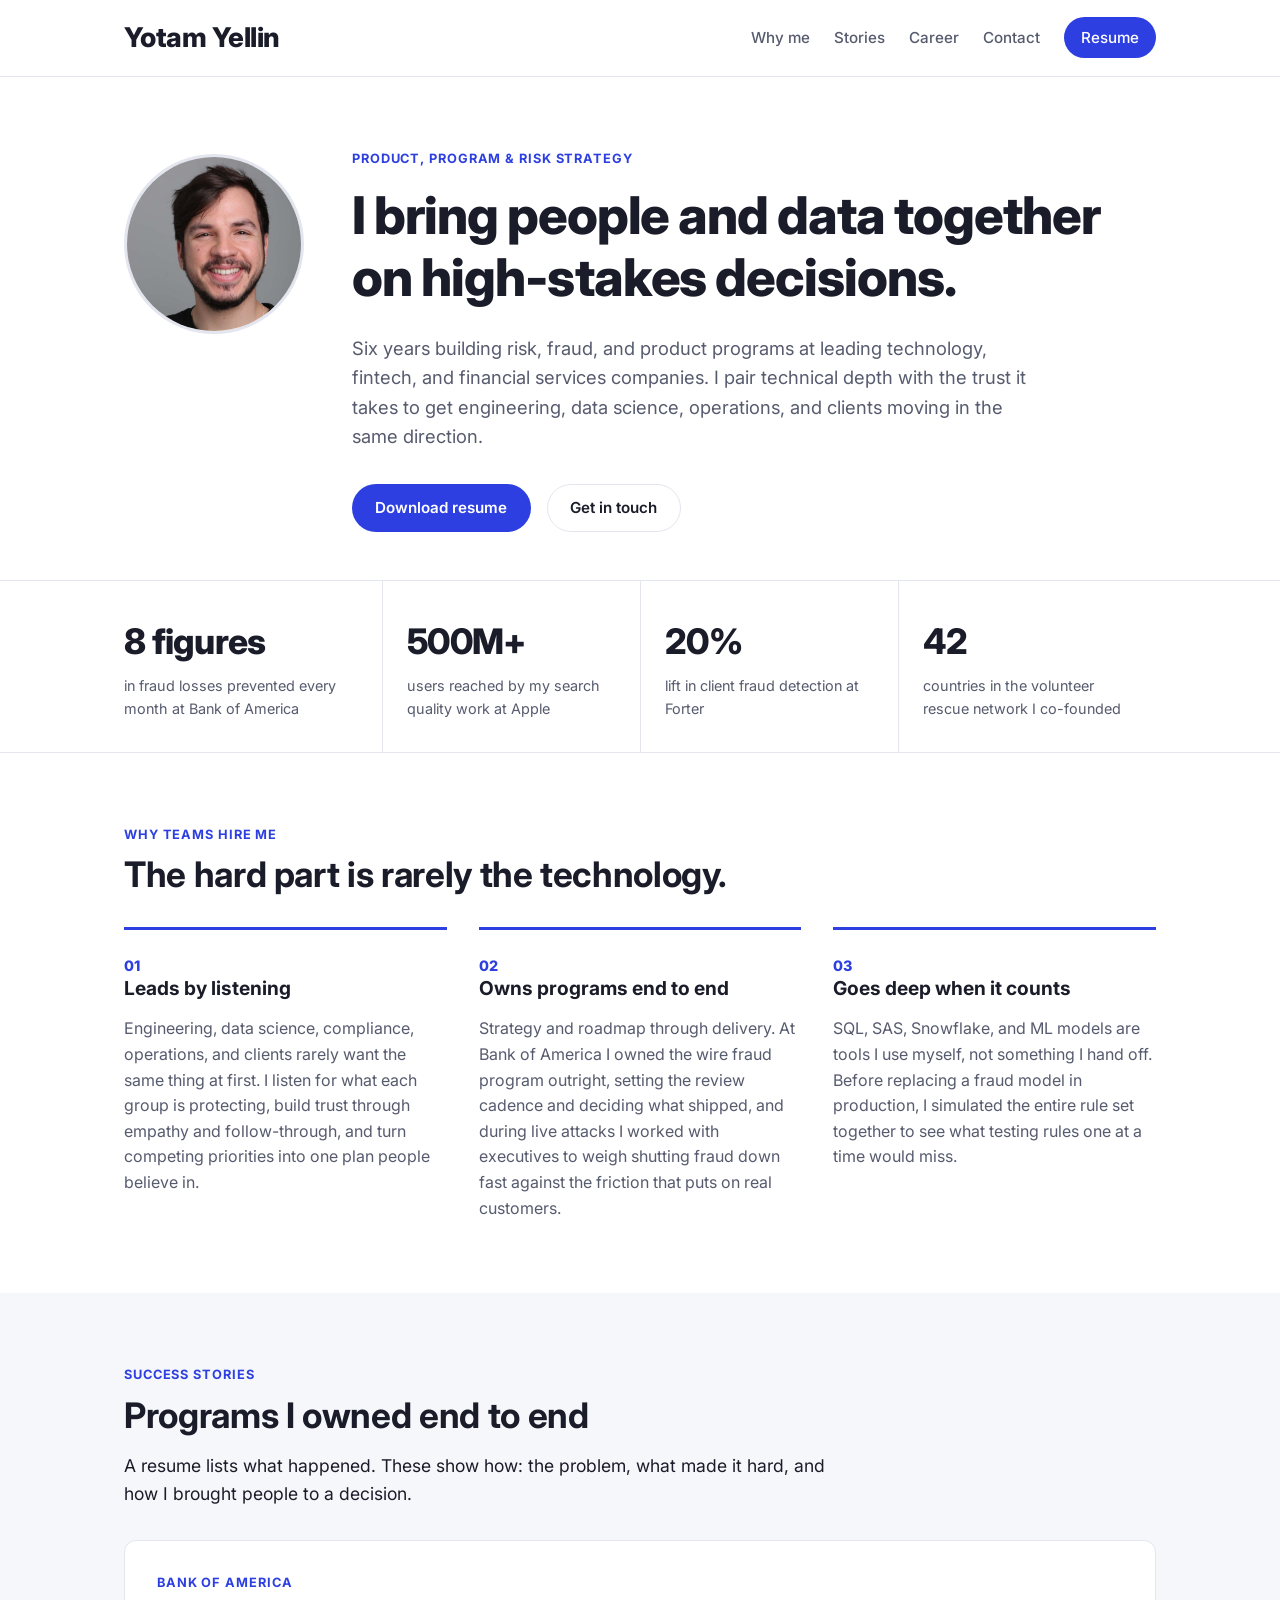
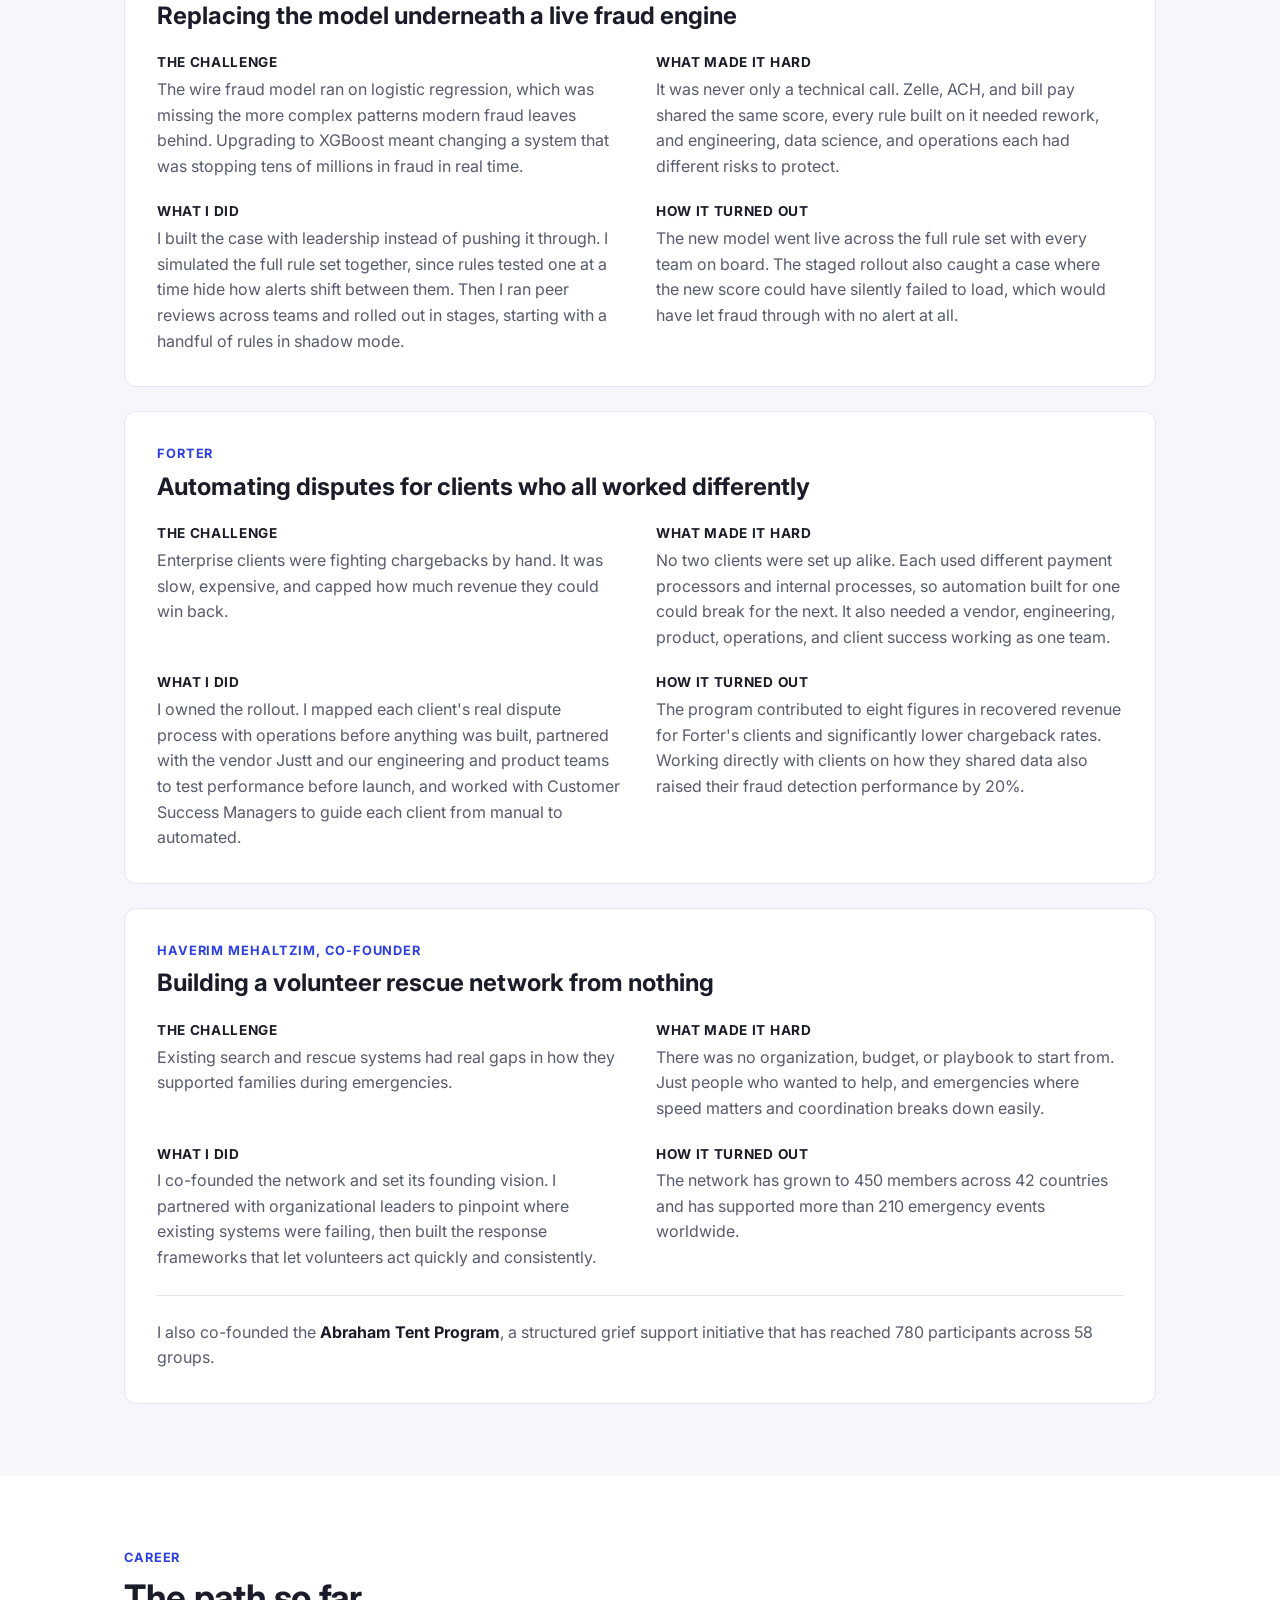
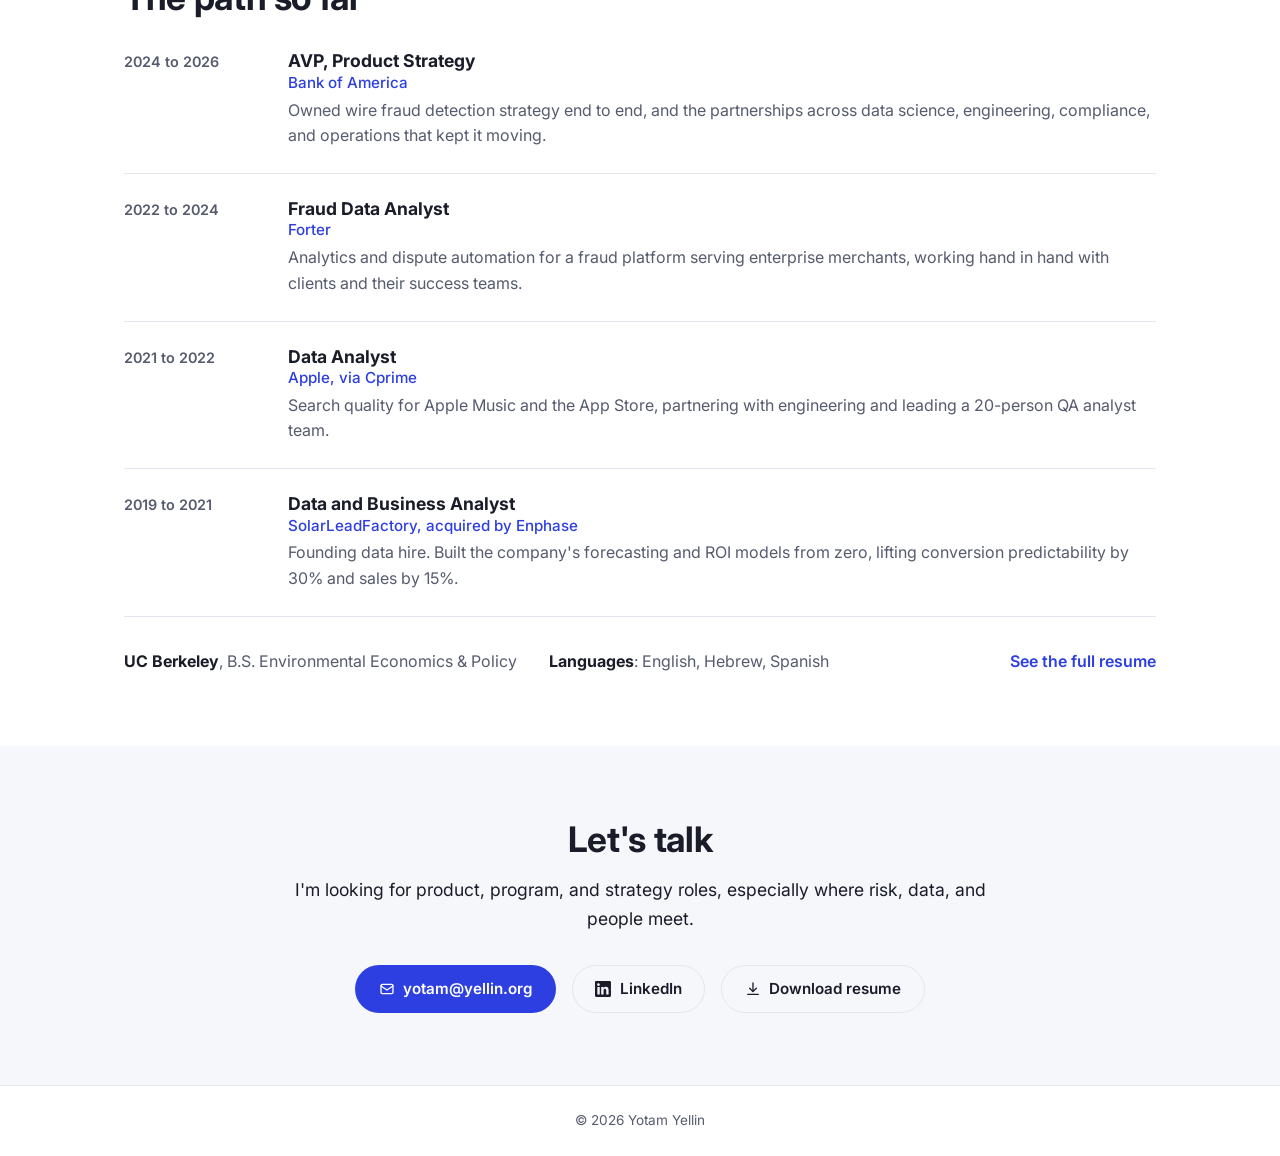
==== commit 4d4f6db3: "Broaden the hero subtitle and add icons to the contact buttons Replaces named employers with a secto" ====
--- a/index.html
+++ b/index.html
@@ -38,7 +38,7 @@
       <div class="hero-copy">
       <p class="eyebrow">Product, Program &amp; Risk Strategy</p>
       <h1>I bring people and data together on high-stakes decisions.</h1>
-      <p class="hero-sub">Six years building risk, fraud, and product programs at Bank of America, Forter, and Apple. I pair technical depth with the trust it takes to get engineering, data science, operations, and clients moving in the same direction.</p>
+      <p class="hero-sub">Six years building risk, fraud, and product programs at leading technology, fintech, and financial services companies. I pair technical depth with the trust it takes to get engineering, data science, operations, and clients moving in the same direction.</p>
       <div class="hero-actions">
         <a href="assets/resume.pdf" download class="btn btn-primary">Download resume</a>
         <a href="#contact" class="btn btn-secondary">Get in touch</a>
@@ -223,9 +223,24 @@
       <h2 class="section-title">Let's talk</h2>
       <p class="lede">I'm looking for product, program, and strategy roles, especially where risk, data, and people meet.</p>
       <div class="contact-links">
-        <a href="mailto:yotam@yellin.org" class="btn btn-primary">yotam@yellin.org</a>
-        <a href="https://www.linkedin.com/in/yotam-yellin/" target="_blank" rel="noopener" class="btn btn-secondary">LinkedIn</a>
-        <a href="assets/resume.pdf" download class="btn btn-secondary">Download resume</a>
+        <a href="mailto:yotam@yellin.org" class="btn btn-primary">
+          <svg viewBox="0 0 24 24" fill="none" stroke="currentColor" stroke-width="2" stroke-linecap="round" stroke-linejoin="round" aria-hidden="true">
+            <rect x="3" y="5" width="18" height="14" rx="2"></rect><path d="m3 7.5 9 6 9-6"></path>
+          </svg>
+          <span>yotam@yellin.org</span>
+        </a>
+        <a href="https://www.linkedin.com/in/yotam-yellin/" target="_blank" rel="noopener" class="btn btn-secondary">
+          <svg viewBox="0 0 24 24" fill="currentColor" aria-hidden="true">
+            <path d="M20.45 20.45h-3.56v-5.57c0-1.33-.03-3.04-1.85-3.04-1.86 0-2.14 1.45-2.14 2.94v5.67H9.35V9h3.41v1.56h.05c.48-.9 1.63-1.85 3.36-1.85 3.6 0 4.27 2.37 4.27 5.45v6.29zM5.34 7.43a2.07 2.07 0 1 1 0-4.13 2.07 2.07 0 0 1 0 4.13zM7.12 20.45H3.55V9h3.57v11.45zM22.22 0H1.77C.79 0 0 .77 0 1.72v20.56C0 23.23.79 24 1.77 24h20.45c.98 0 1.78-.77 1.78-1.72V1.72C24 .77 23.2 0 22.22 0z"></path>
+          </svg>
+          <span>LinkedIn</span>
+        </a>
+        <a href="assets/resume.pdf" download class="btn btn-secondary">
+          <svg viewBox="0 0 24 24" fill="none" stroke="currentColor" stroke-width="2" stroke-linecap="round" stroke-linejoin="round" aria-hidden="true">
+            <path d="M12 3v12"></path><path d="m7 11 5 5 5-5"></path><path d="M4 20h16"></path>
+          </svg>
+          <span>Download resume</span>
+        </a>
       </div>
     </div>
   </section>
--- a/styles.css
+++ b/styles.css
@@ -108,12 +108,21 @@
 
 /* Buttons */
 .btn {
-  display: inline-block;
+  display: inline-flex;
+  align-items: center;
+  justify-content: center;
+  gap: 0.55rem;
   padding: 0.7rem 1.4rem;
   border-radius: 999px;
   font-weight: 600;
   font-size: 0.95rem;
   border: 1px solid transparent;
+}
+
+.btn svg {
+  width: 1.05em;
+  height: 1.05em;
+  flex: none;
 }
 .btn:hover { text-decoration: none; }
 .btn-primary { background: var(--color-primary); color: #fff; }
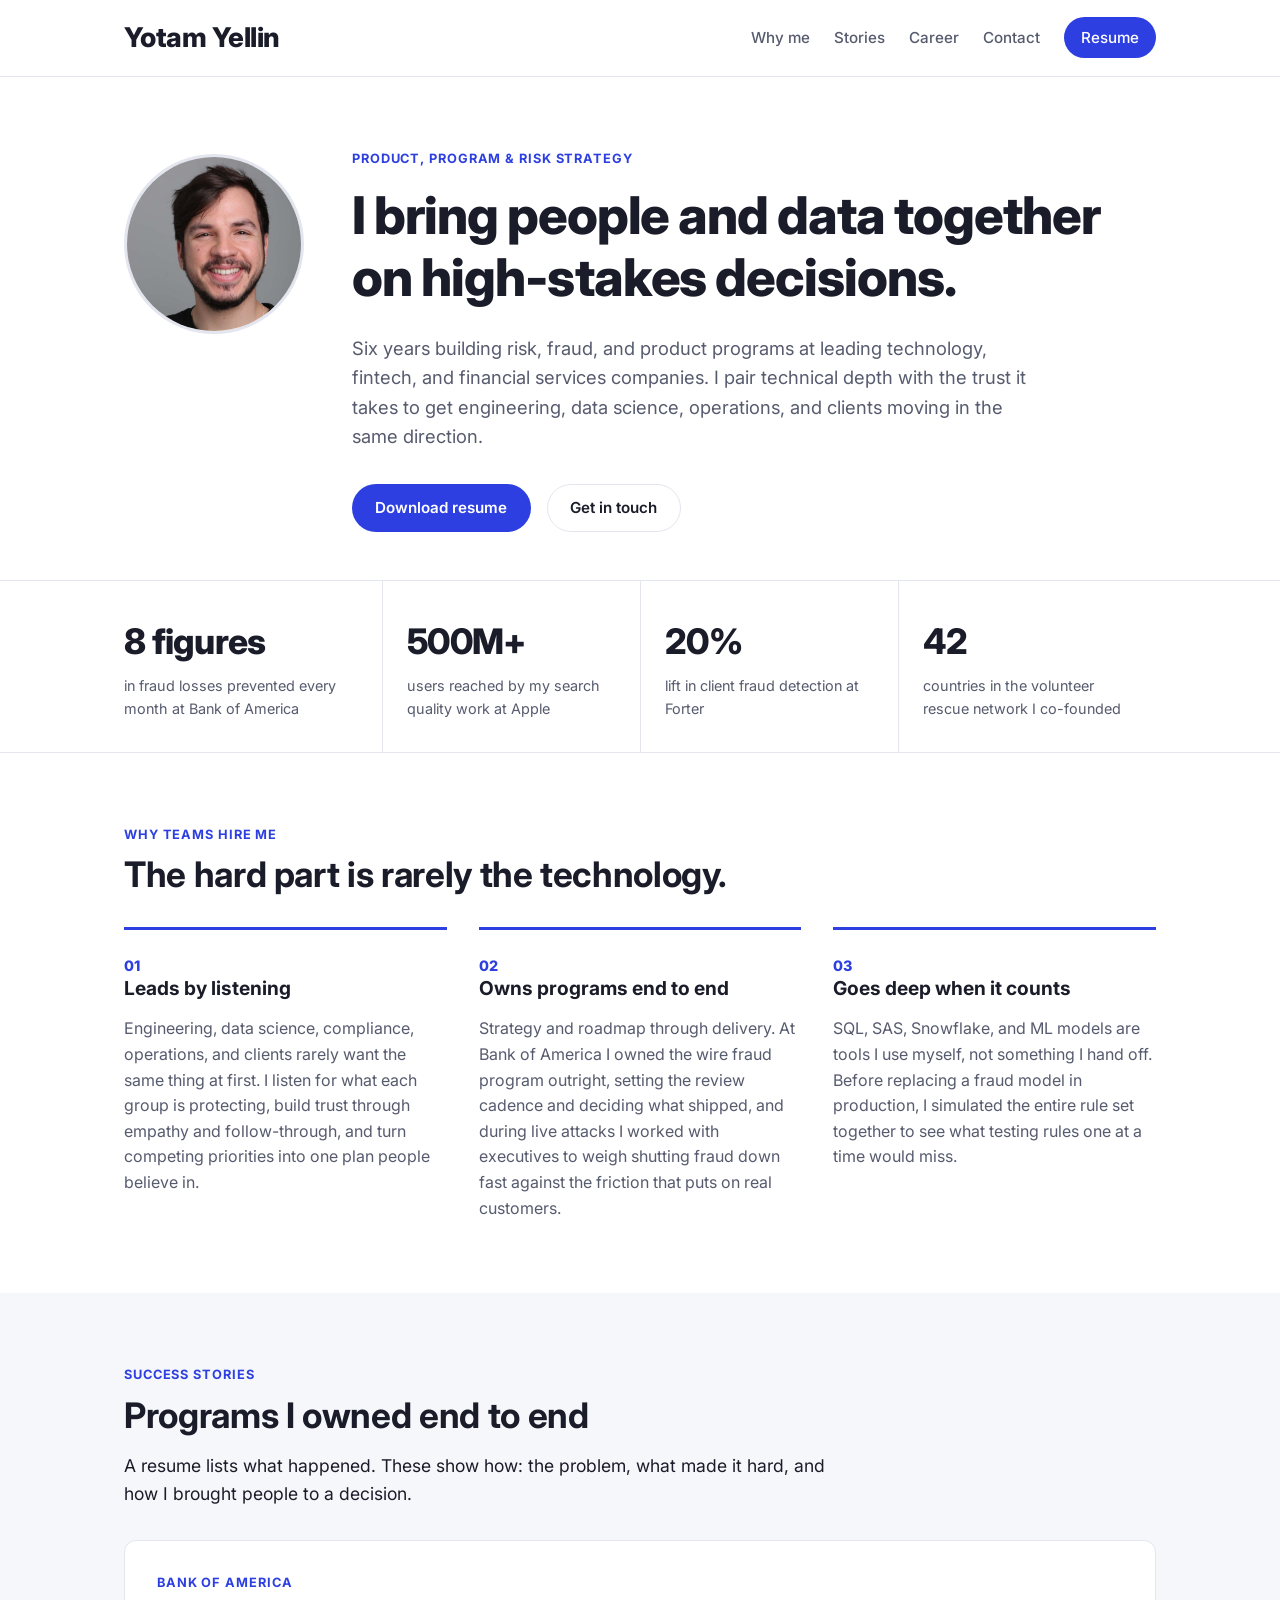
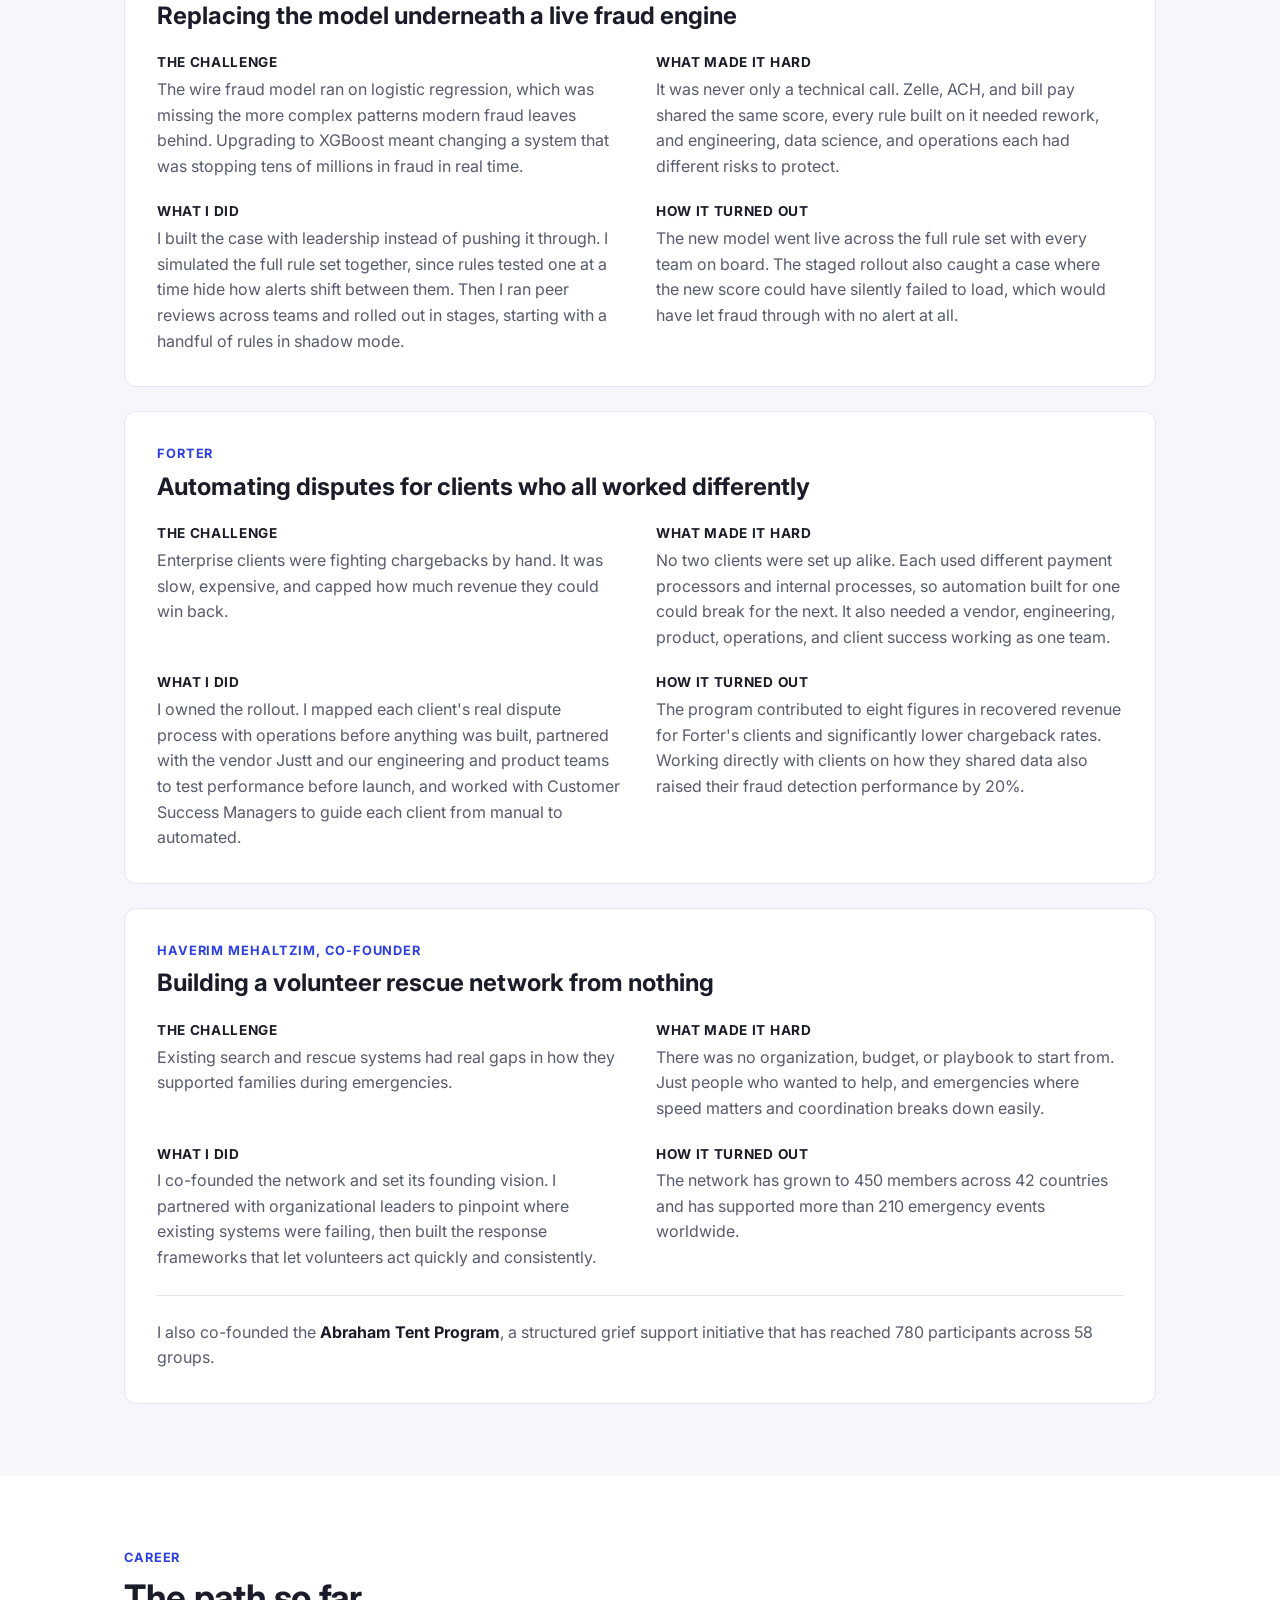
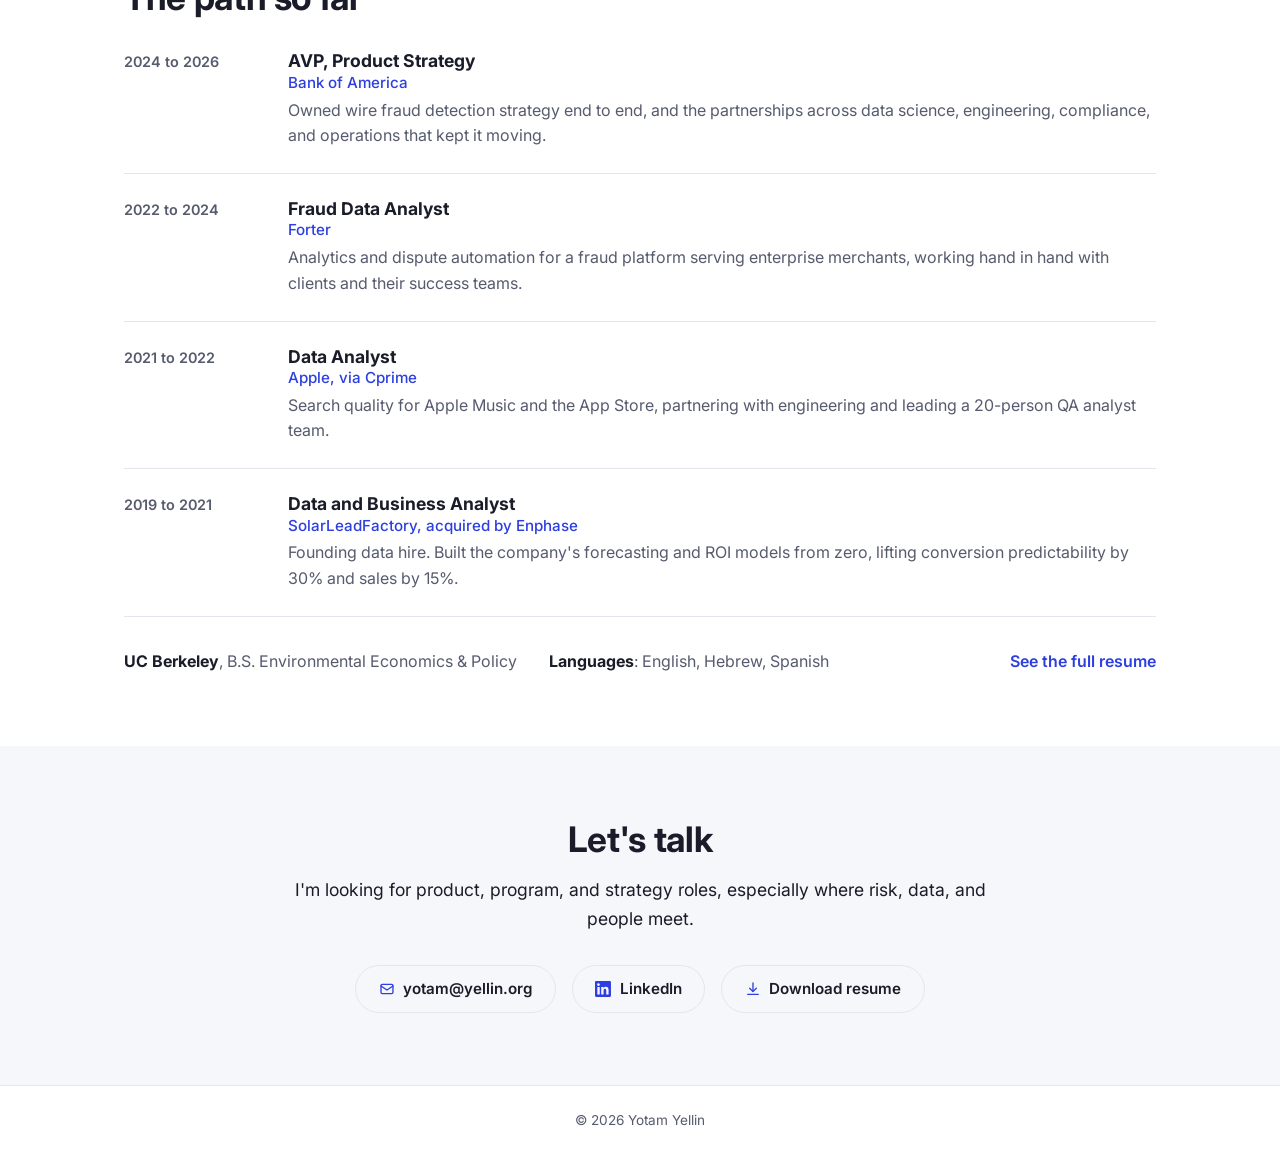
==== commit 1580524f: "Match the contact buttons and tint their icons Drops the email button to the same neutral style as t" ====
--- a/index.html
+++ b/index.html
@@ -4,7 +4,7 @@
 <meta charset="UTF-8">
 <meta name="viewport" content="width=device-width, initial-scale=1.0">
 <title>Yotam Yellin | Product, Program & Risk Strategy</title>
-<meta name="description" content="Yotam Yellin brings together the people, data, and teams that high-stakes decisions depend on. Product, program, and risk strategy experience at Bank of America, Forter, and Apple.">
+<meta name="description" content="Yotam Yellin brings people and data together on high-stakes decisions. Six years building risk, fraud, and product programs at leading technology, fintech, and financial services companies.">
 <link rel="icon" type="image/svg+xml" href="assets/favicon.svg">
 <link rel="apple-touch-icon" href="assets/apple-touch-icon.png">
 <link rel="preconnect" href="https://fonts.googleapis.com">
@@ -223,7 +223,7 @@
       <h2 class="section-title">Let's talk</h2>
       <p class="lede">I'm looking for product, program, and strategy roles, especially where risk, data, and people meet.</p>
       <div class="contact-links">
-        <a href="mailto:yotam@yellin.org" class="btn btn-primary">
+        <a href="mailto:yotam@yellin.org" class="btn btn-secondary">
           <svg viewBox="0 0 24 24" fill="none" stroke="currentColor" stroke-width="2" stroke-linecap="round" stroke-linejoin="round" aria-hidden="true">
             <rect x="3" y="5" width="18" height="14" rx="2"></rect><path d="m3 7.5 9 6 9-6"></path>
           </svg>
--- a/styles.css
+++ b/styles.css
@@ -124,6 +124,10 @@
   height: 1.05em;
   flex: none;
 }
+
+/* Contact buttons stay neutral; only the icons carry the accent colour */
+.contact-links .btn svg { color: var(--color-primary); }
+.contact-links .btn:hover svg { color: var(--color-primary-dark); }
 .btn:hover { text-decoration: none; }
 .btn-primary { background: var(--color-primary); color: #fff; }
 .btn-primary:hover { background: var(--color-primary-dark); }
